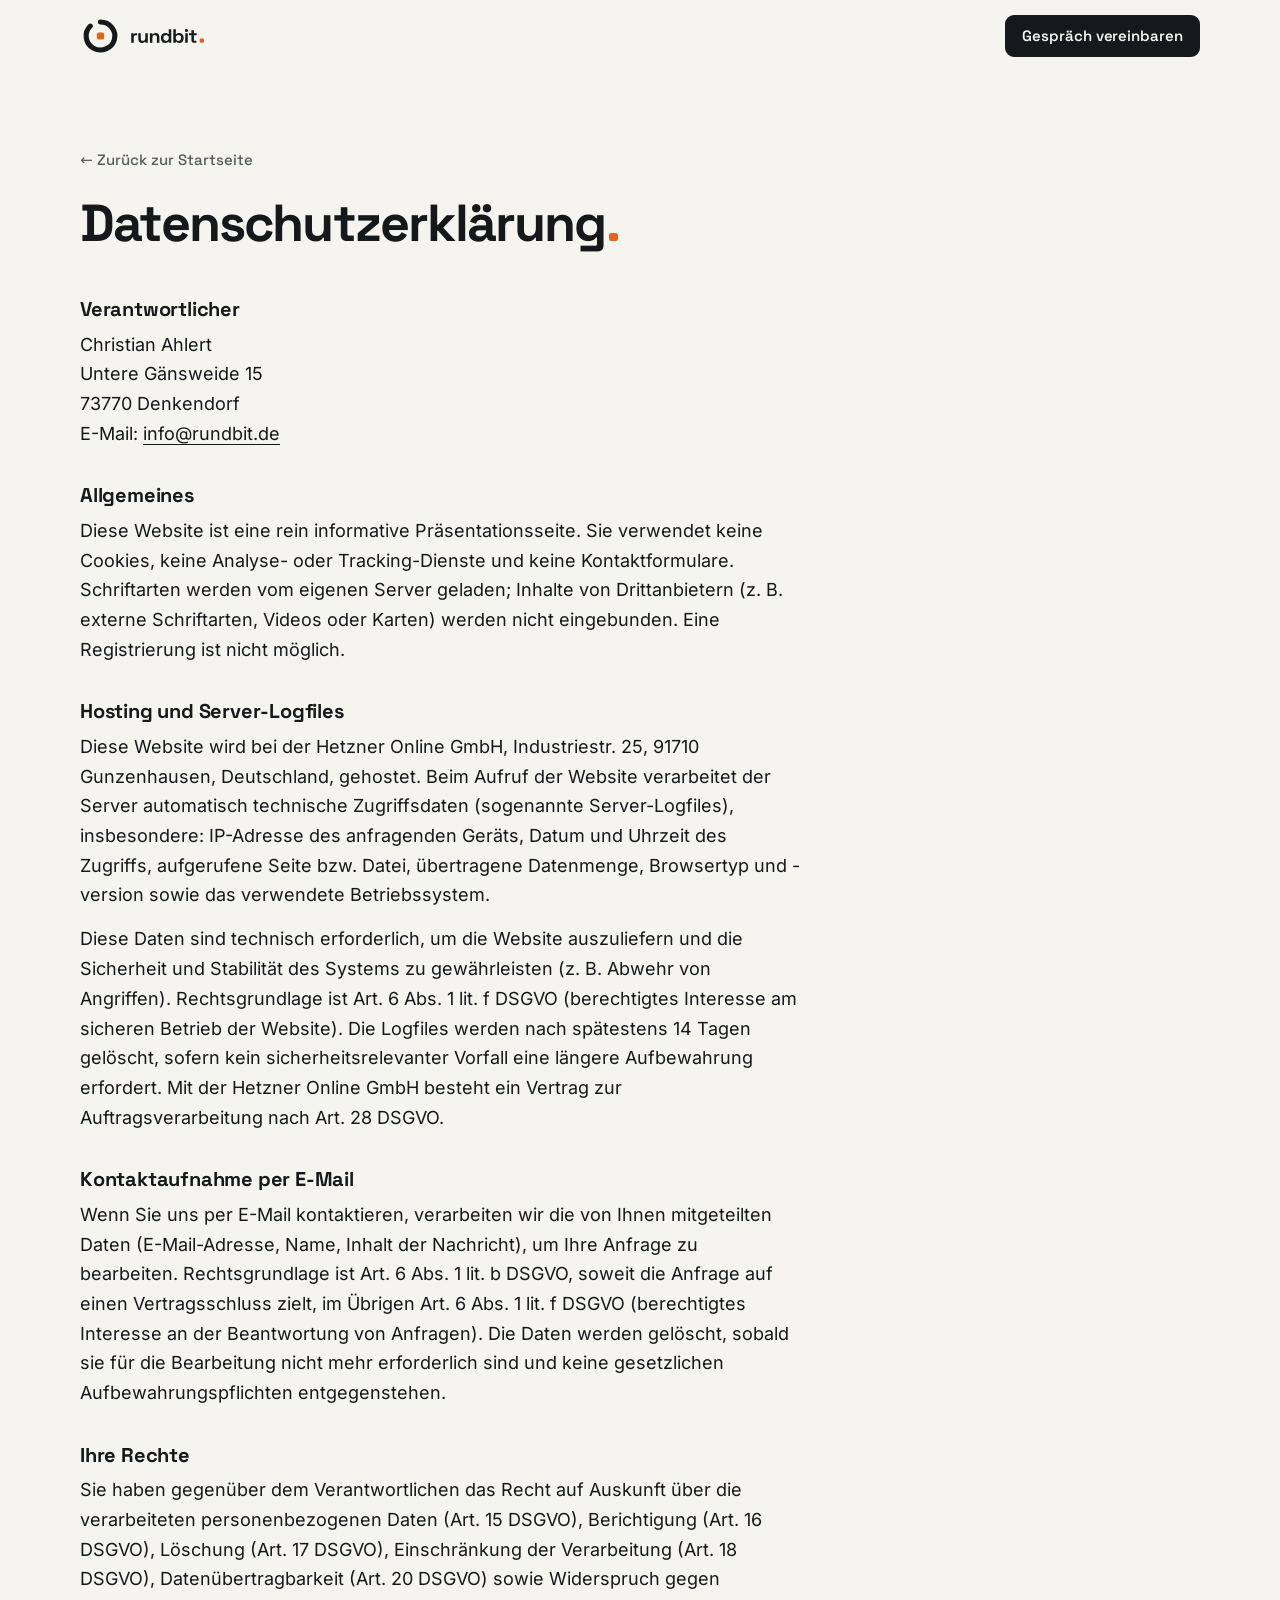
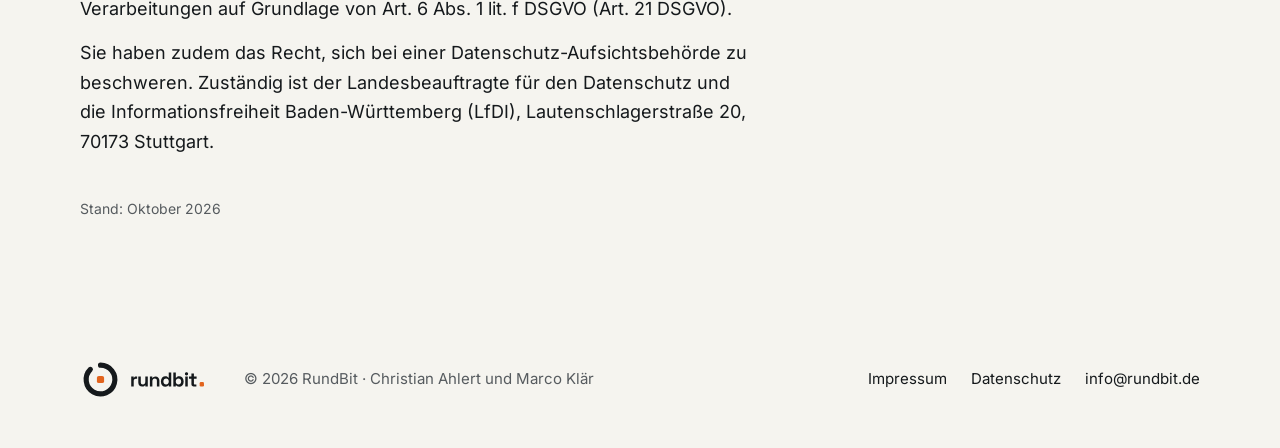
==== site/datenschutz.html @ c81e5365 "Startseite verfeinern, Impressum und Datenschutz ergänzen - Kontakt-Überschrift als Aussage, Eyebrow" ====
<!DOCTYPE html>
<html lang="de">
<head>
<meta charset="utf-8">
<meta name="viewport" content="width=device-width, initial-scale=1">
<title>Datenschutz — RundBit</title>
<meta name="description" content="Datenschutzerklärung von RundBit.">
<link rel="canonical" href="https://rundbit.de/datenschutz.html">
<meta name="theme-color" content="#15191C">
<link rel="icon" href="favicon.svg" type="image/svg+xml">
<link rel="icon" href="favicon-32.png" type="image/png" sizes="32x32">
<link rel="apple-touch-icon" href="apple-touch-icon.png">
<link rel="preload" href="fonts/space-grotesk-latin-wght-normal.woff2" as="font" type="font/woff2" crossorigin>
<link rel="preload" href="fonts/inter-latin-wght-normal.woff2" as="font" type="font/woff2" crossorigin>
<link rel="stylesheet" href="style.css">
</head>
<body>
<a class="skip-link" href="#inhalt">Zum Inhalt springen</a>

<header class="site-header" id="top">
  <div class="wrap header-inner">
    <a class="brand" href="index.html" aria-label="RundBit – zur Startseite">
      <img src="img/rundbit-logo.svg" alt="RundBit" width="124" height="41">
    </a>
    <div class="header-actions">
      <a class="btn btn-primary btn-sm" aria-label="Gespräch vereinbaren" href="mailto:info@rundbit.de?subject=Anfrage%20Erstgespr%C3%A4ch&amp;body=Hallo%2C%0D%0A%0D%0Awir%20interessieren%20uns%20f%C3%BCr%20ein%20Erstgespr%C3%A4ch.%0D%0A%0D%0AFirma%3A%0D%0AAnsprechpartner%3A%0D%0AWelcher%20Ablauf%20kostet%20Sie%20die%20meiste%20Zeit%3F%0D%0ATelefon%20(optional)%3A%0D%0A%0D%0AViele%20Gr%C3%BC%C3%9Fe"><span>Gespräch<span class="hide-xs"> vereinbaren</span></span></a>
    </div>
  </div>
</header>

<main id="inhalt" class="legal">
  <div class="wrap legal-inner">
    <p class="legal-back"><a href="index.html">← Zurück zur Startseite</a></p>
    <h1 class="mark">Datenschutzerklärung</h1>
    <h2>Verantwortlicher</h2>
    <p>Christian Ahlert<br>Untere Gänsweide 15<br>73770 Denkendorf<br>E-Mail: <a href="mailto:info@rundbit.de">info@rundbit.de</a></p>

    <h2>Allgemeines</h2>
    <p>Diese Website ist eine rein informative Präsentationsseite. Sie verwendet keine Cookies, keine Analyse- oder Tracking-Dienste und keine Kontaktformulare. Schriftarten werden vom eigenen Server geladen; Inhalte von Drittanbietern (z. B. externe Schriftarten, Videos oder Karten) werden nicht eingebunden. Eine Registrierung ist nicht möglich.</p>

    <h2>Hosting und Server-Logfiles</h2>
    <p>Diese Website wird bei der Hetzner Online GmbH, Industriestr. 25, 91710 Gunzenhausen, Deutschland, gehostet. Beim Aufruf der Website verarbeitet der Server automatisch technische Zugriffsdaten (sogenannte Server-Logfiles), insbesondere: IP-Adresse des anfragenden Geräts, Datum und Uhrzeit des Zugriffs, aufgerufene Seite bzw. Datei, übertragene Datenmenge, Browsertyp und -version sowie das verwendete Betriebssystem.</p>
    <p>Diese Daten sind technisch erforderlich, um die Website auszuliefern und die Sicherheit und Stabilität des Systems zu gewährleisten (z. B. Abwehr von Angriffen). Rechtsgrundlage ist Art. 6 Abs. 1 lit. f DSGVO (berechtigtes Interesse am sicheren Betrieb der Website). Die Logfiles werden nach spätestens 14 Tagen gelöscht, sofern kein sicherheitsrelevanter Vorfall eine längere Aufbewahrung erfordert. Mit der Hetzner Online GmbH besteht ein Vertrag zur Auftragsverarbeitung nach Art. 28 DSGVO.</p>

    <h2>Kontaktaufnahme per E-Mail</h2>
    <p>Wenn Sie uns per E-Mail kontaktieren, verarbeiten wir die von Ihnen mitgeteilten Daten (E-Mail-Adresse, Name, Inhalt der Nachricht), um Ihre Anfrage zu bearbeiten. Rechtsgrundlage ist Art. 6 Abs. 1 lit. b DSGVO, soweit die Anfrage auf einen Vertragsschluss zielt, im Übrigen Art. 6 Abs. 1 lit. f DSGVO (berechtigtes Interesse an der Beantwortung von Anfragen). Die Daten werden gelöscht, sobald sie für die Bearbeitung nicht mehr erforderlich sind und keine gesetzlichen Aufbewahrungspflichten entgegenstehen.</p>

    <h2>Ihre Rechte</h2>
    <p>Sie haben gegenüber dem Verantwortlichen das Recht auf Auskunft über die verarbeiteten personenbezogenen Daten (Art. 15 DSGVO), Berichtigung (Art. 16 DSGVO), Löschung (Art. 17 DSGVO), Einschränkung der Verarbeitung (Art. 18 DSGVO), Datenübertragbarkeit (Art. 20 DSGVO) sowie Widerspruch gegen Verarbeitungen auf Grundlage von Art. 6 Abs. 1 lit. f DSGVO (Art. 21 DSGVO).</p>
    <p>Sie haben zudem das Recht, sich bei einer Datenschutz-Aufsichtsbehörde zu beschweren. Zuständig ist der Landesbeauftragte für den Datenschutz und die Informationsfreiheit Baden-Württemberg (LfDI), Lautenschlagerstraße 20, 70173 Stuttgart.</p>

    <p class="legal-stand">Stand: Oktober 2026</p>
  </div>
</main>

<footer class="site-footer">
  <div class="wrap footer-inner">
    <img src="img/rundbit-logo.svg" alt="RundBit" width="124" height="41" loading="lazy">
    <p class="footer-copy">© 2026 RundBit · Christian Ahlert und Marco Klär</p>
    <ul class="footer-links">
      <li><a href="impressum.html">Impressum</a></li>
      <li><a href="datenschutz.html">Datenschutz</a></li>
      <li><a href="mailto:info@rundbit.de">info@rundbit.de</a></li>
    </ul>
  </div>
</footer>

<script>
(function () {
  var header = document.querySelector('.site-header');
  var onScroll = function () { header.classList.toggle('is-scrolled', window.scrollY > 4); };
  window.addEventListener('scroll', onScroll, { passive: true });
  onScroll();
})();
</script>
</body>
</html>
---- site/style.css ----
/* RundBit — style.css
   Statisch, ohne Build-Schritt. Mobil zuerst. */

/* ---------- Schriften (selbst gehostet, SIL OFL) ---------- */
@font-face {
  font-family: "Space Grotesk";
  src: url("fonts/space-grotesk-latin-wght-normal.woff2") format("woff2-variations"),
       url("fonts/space-grotesk-latin-wght-normal.woff2") format("woff2");
  font-weight: 300 700;
  font-style: normal;
  font-display: swap;
}
@font-face {
  font-family: "Inter";
  src: url("fonts/inter-latin-wght-normal.woff2") format("woff2-variations"),
       url("fonts/inter-latin-wght-normal.woff2") format("woff2");
  font-weight: 100 900;
  font-style: normal;
  font-display: swap;
}

/* ---------- Designsystem ---------- */
:root {
  --paper:   #F5F4EF;
  --paper-2: #EBE9E1;
  --card:    #FCFBF8;
  --ink:     #15191C;
  --ink-2:   #2A3136;
  --muted:   #565B5F;
  --line:    #D8D5CB;
  --accent:  #E2641E;

  /* auf dunklem Grund */
  --dark-card:  #1D2226;
  --dark-line:  #343B40;
  --dark-muted: #A8ADB0;

  --font-display: "Space Grotesk", ui-sans-serif, system-ui, sans-serif;
  --font-text: "Inter", ui-sans-serif, system-ui, -apple-system, "Segoe UI", sans-serif;

  --wrap: 1120px;
  --gutter: clamp(1rem, 4vw, 2rem);
  --section-y: clamp(4.5rem, 3rem + 6vw, 8rem);
  --radius: 14px;
  --header-h: 72px;
}

/* ---------- Basis ---------- */
*, *::before, *::after { box-sizing: border-box; }

html {
  -webkit-text-size-adjust: 100%;
  text-size-adjust: 100%;
  scroll-padding-top: calc(var(--header-h) + 8px);
}
@media (prefers-reduced-motion: no-preference) {
  html { scroll-behavior: smooth; }
}

body {
  margin: 0;
  background: var(--paper);
  color: var(--ink);
  font-family: var(--font-text);
  font-size: 1.0625rem;              /* 17 px */
  line-height: 1.65;
  font-feature-settings: "cv11", "ss01";
  -webkit-font-smoothing: antialiased;
  -moz-osx-font-smoothing: grayscale;
  overflow-x: clip;
}
@media (min-width: 960px) {
  body { font-size: 1.125rem; }      /* 18 px */
}

img, svg { display: block; max-width: 100%; }
h1, h2, h3, p, ul, ol, figure { margin: 0; }
p { text-wrap: pretty; }
ul, ol { padding: 0; list-style: none; }

a { color: inherit; text-decoration-thickness: 1px; text-underline-offset: .2em; }

:focus-visible {
  outline: 2px solid var(--accent);
  outline-offset: 3px;
  border-radius: 4px;
}

::selection { background: var(--ink); color: var(--paper); }

.wrap {
  width: 100%;
  max-width: calc(var(--wrap) + 2 * var(--gutter));
  margin-inline: auto;
  padding-inline: var(--gutter);
}

.visually-hidden {
  position: absolute !important;
  width: 1px; height: 1px;
  padding: 0; margin: -1px;
  overflow: hidden;
  clip: rect(0 0 0 0);
  white-space: nowrap;
  border: 0;
}

.skip-link {
  position: absolute;
  left: 1rem; top: -100px;
  z-index: 100;
  padding: .75rem 1rem;
  background: var(--ink);
  color: var(--paper);
  font-family: var(--font-display);
  font-weight: 600;
  border-radius: 8px;
  text-decoration: none;
}
.skip-link:focus { top: 1rem; }

/* ---------- Typografie ---------- */
h1, h2, h3 {
  font-family: var(--font-display);
  font-weight: 700;
  color: inherit;
  text-wrap: balance;
}
h1 {
  font-size: clamp(2.5rem, 1.55rem + 4.1vw, 4rem);     /* 40 → 64 px */
  line-height: 1.02;
  letter-spacing: -0.035em;
}
h2 {
  font-size: clamp(1.875rem, 1.45rem + 1.6vw, 2.75rem); /* 30 → 44 px */
  line-height: 1.1;
  letter-spacing: -0.025em;
}
h3 {
  font-size: 1.25rem;
  line-height: 1.3;
  letter-spacing: -0.01em;
  font-weight: 600;
}

/* Markenzeichen: H1/H2 enden mit orangem, abgerundetem Quadrat statt Punkt */
.mark::after {
  content: "";
  display: inline-block;
  width: .16em;
  height: .16em;
  margin-left: .07em;
  border-radius: .045em;
  background: var(--accent);
  vertical-align: baseline;
}

.eyebrow {
  font-family: var(--font-display);
  font-size: .8125rem;
  font-weight: 600;
  letter-spacing: .09em;
  text-transform: uppercase;
  color: var(--muted);
  margin-bottom: 1rem;
  display: flex;
  align-items: flex-start;
  gap: .6rem;
}
.eyebrow::before {
  content: "";
  width: 1.5rem;
  height: 2px;
  margin-top: calc(.825em - 1px);   /* Mitte der ersten Zeile, auch bei Umbruch */
  background: var(--accent);
  flex: none;
}

.lead {
  font-size: 1.125rem;
  line-height: 1.6;
  color: var(--muted);
  max-width: 38rem;
}
@media (min-width: 960px) {
  .lead { font-size: 1.25rem; }
}

/* ---------- Buttons ---------- */
.btn {
  display: inline-flex;
  align-items: center;
  justify-content: center;
  min-height: 48px;
  padding: .75rem 1.375rem;
  border: 2px solid var(--ink);
  border-radius: 10px;
  font-family: var(--font-display);
  font-size: 1rem;
  font-weight: 600;
  line-height: 1.2;
  letter-spacing: -0.005em;
  text-decoration: none;
  white-space: nowrap;
  transition: background-color .15s ease, color .15s ease, border-color .15s ease;
}
.btn-primary { background: var(--ink); color: var(--paper); }
.btn-primary:hover { background: var(--ink-2); border-color: var(--ink-2); }
.btn-secondary { background: transparent; color: var(--ink); }
.btn-secondary:hover { background: var(--ink); color: var(--paper); }
.btn-light { background: var(--paper); color: var(--ink); border-color: var(--paper); }
.btn-light:hover { background: #fff; border-color: #fff; }
.btn-sm { min-height: 42px; padding: .5rem .95rem; font-size: .9375rem; border-radius: 9px; }

.btn-row { display: flex; flex-wrap: wrap; gap: .75rem; margin-top: 2rem; }

/* ---------- Header ---------- */
.site-header {
  position: sticky;
  top: 0;
  z-index: 50;
  background: var(--paper);
  border-bottom: 1px solid transparent;
  transition: border-color .2s ease;
}
.site-header.is-scrolled { border-bottom-color: var(--line); }

.header-inner {
  display: flex;
  align-items: center;
  justify-content: space-between;
  min-height: var(--header-h);
  gap: 1.25rem;                       /* ≥ halbe Bildmarkenhöhe Schutzraum */
}
.brand { display: block; flex: none; padding-block: 15px; }
.brand img { width: 124px; height: auto; }   /* Mindestbreite Quer-Logo 120 px */

.nav-desktop { display: none; }

.header-actions { display: flex; align-items: center; gap: .5rem; }

.nav-mobile { position: static; }
.nav-mobile summary {
  list-style: none;
  display: grid;
  place-items: center;
  width: 44px;
  height: 44px;
  border-radius: 9px;
  cursor: pointer;
  color: var(--ink);
}
.nav-mobile summary::-webkit-details-marker { display: none; }
.nav-mobile summary:hover { background: var(--paper-2); }
.nav-mobile .icon-close { display: none; }
.nav-mobile[open] .icon-close { display: block; }
.nav-mobile[open] .icon-menu { display: none; }
.nav-mobile nav {
  position: absolute;
  left: 0; right: 0; top: 100%;
  background: var(--paper);
  border-top: 1px solid var(--line);
  border-bottom: 1px solid var(--line);
  padding: .5rem var(--gutter) 1rem;
}
.nav-mobile a {
  display: block;
  padding: .85rem 0;
  font-family: var(--font-display);
  font-size: 1.125rem;
  font-weight: 600;
  text-decoration: none;
  border-bottom: 1px solid var(--line);
}
.nav-mobile li:last-child a { border-bottom: 0; }

@media (max-width: 419px) {
  .hide-xs { display: none; }
}

@media (min-width: 960px) {
  .nav-mobile { display: none; }
  .nav-desktop { display: block; margin-left: auto; }
  .nav-desktop ul { display: flex; gap: .25rem; }
  .nav-desktop a {
    display: block;
    padding: .5rem .8rem;
    font-family: var(--font-display);
    font-size: 1rem;
    font-weight: 500;
    text-decoration: none;
    border-radius: 8px;
  }
  .nav-desktop a:hover { background: var(--paper-2); }
  .header-actions { margin-left: .75rem; }
}

/* ---------- Abschnitte ---------- */
.section { padding-block: var(--section-y); position: relative; }
.section.alt { background: var(--paper-2); }
.section.dark { background: var(--ink); color: var(--paper); }
.section.dark .eyebrow,
.section.dark .lead { color: var(--dark-muted); }

.section-head { max-width: 46rem; margin-bottom: clamp(2.5rem, 2rem + 2vw, 3.5rem); }
.section-head h2 + .lead { margin-top: 1.25rem; }

/* Aufzählung mit orangen Quadraten */
.trust li,
.facts li {
  display: flex;
  align-items: center;
  gap: .55rem;
}
.trust li::before,
.facts li::before {
  content: "";
  width: .45em;
  height: .45em;
  border-radius: .1em;
  background: var(--accent);
  flex: none;
}

/* ---------- Hero ---------- */
.hero {
  position: relative;
  overflow: hidden;
  padding-block: clamp(2.5rem, 1.5rem + 5vw, 6.5rem) clamp(4rem, 3rem + 5vw, 7.5rem);
}
.hero-ring {
  position: absolute;
  width: clamp(520px, 62vw, 940px);
  right: clamp(-420px, -24vw, -200px);
  top: clamp(-40px, 2vw, 40px);
  color: var(--ink);
  opacity: .045;
  pointer-events: none;
}
@media (max-width: 767px) {
  .hero-ring { display: none; }   /* mobil nicht hinter der H1 */
}
.hero-grid {
  position: relative;
  display: grid;
  gap: 3rem;
}
.hero h1 { margin-top: .25rem; }
.hero .lead { margin-top: 1.5rem; }

.trust {
  margin-top: 1.75rem;
  display: flex;
  flex-wrap: wrap;
  gap: .5rem 1.4rem;
  font-size: .9375rem;
  color: var(--muted);
}
@media (min-width: 1024px) {
  .trust { flex-wrap: nowrap; gap: 1.1rem; white-space: nowrap; }
}

@media (min-width: 960px) {
  .hero-grid {
    grid-template-columns: minmax(0, 7fr) minmax(0, 5fr);
    align-items: center;
    gap: 4rem;
  }
}

/* Ablauf-Karte */
.flow {
  background: var(--card);
  border: 1px solid var(--line);
  border-radius: var(--radius);
  box-shadow: 0 1px 0 rgba(21, 25, 28, .04), 0 24px 48px -28px rgba(21, 25, 28, .28);
  max-width: 30rem;
  font-size: 1rem;
}
.flow-head {
  display: flex;
  flex-wrap: wrap;
  align-items: baseline;
  justify-content: space-between;
  gap: .25rem 1rem;
  padding: 1.1rem 1.35rem;
  border-bottom: 1px solid var(--line);
}
.flow-title { font-family: var(--font-display); font-weight: 600; font-size: 1.0625rem; line-height: 1.35; }
.flow-kicker { color: var(--ink); }
.flow-sep { color: var(--muted); margin-inline: .1em; }
.flow-time {
  font-size: .875rem;
  color: var(--muted);
  font-variant-numeric: tabular-nums;
  white-space: nowrap;
}

.flow-steps { padding: 1.1rem 1.35rem .6rem; }
.flow-step {
  position: relative;
  display: grid;
  grid-template-columns: 24px 1fr;
  gap: .85rem;
  align-items: start;
  padding-bottom: 1.05rem;
  line-height: 1.45;
}
/* Verbindungslinie zwischen den Status-Symbolen */
.flow-step:not(:last-child)::before {
  content: "";
  position: absolute;
  left: 11.25px;
  top: 28px;
  bottom: 4px;
  width: 1.5px;
  background: var(--line);
}
.flow-ico { width: 24px; height: 24px; margin-top: -1px; }
.flow-step.is-done .flow-ico { color: var(--ink); }
.flow-step.is-open .flow-ico { color: var(--accent); }
.flow-step.is-open { font-weight: 600; }
.flow-wait { font-weight: 400; color: var(--muted); }

.flow-foot {
  padding: .9rem 1.35rem;
  border-top: 1px solid var(--line);
  background: var(--paper);
  border-radius: 0 0 var(--radius) var(--radius);
  font-size: .875rem;
  color: var(--muted);
}
/* schmal: beide Teile untereinander, ohne Mittelpunkt */
@media (max-width: 479px) {
  .flow-foot span:not(.flow-foot-sep) { display: block; }
  .flow-foot-sep { display: none; }
}

@media (min-width: 960px) {
  .flow { margin-left: auto; }
}

/* ---------- Leistungen ---------- */
.cards { display: grid; gap: 1rem; }
@media (min-width: 720px) {
  .cards { grid-template-columns: repeat(2, minmax(0, 1fr)); gap: 1.25rem; }
}
.card {
  background: var(--card);
  border: 1px solid var(--line);
  border-radius: var(--radius);
  padding: clamp(1.5rem, 1.2rem + 1vw, 2rem);
}
.card-ico {
  width: 44px;
  height: 44px;
  color: var(--ink);
  margin-bottom: 1.25rem;
}
.card-ico .acc { fill: var(--accent); }
.card-ico .acc-stroke { stroke: var(--accent); }
.card h3 { margin-bottom: .5rem; }
.card p { color: var(--muted); }

.note {
  margin-top: clamp(2rem, 1.5rem + 2vw, 3rem);
  padding-left: 1rem;
  border-left: 2px solid var(--accent);
  font-family: var(--font-display);
  font-size: 1.125rem;
  font-weight: 500;
  line-height: 1.5;
  max-width: 44rem;
}

/* ---------- Vorgehen ---------- */
.steps { display: grid; gap: 2.25rem; }
.step {
  position: relative;
  display: grid;
  grid-template-columns: 4.75rem minmax(0, 1fr);
  column-gap: .75rem;
  align-content: start;
}
.step-num {
  grid-row: span 2;
  display: flex;
  align-items: center;
  gap: .45rem;
  align-self: start;
  font-family: var(--font-display);
  font-size: 2.25rem;
  font-weight: 700;
  line-height: 1;
  letter-spacing: -0.03em;
  font-variant-numeric: tabular-nums;
  color: var(--ink);
}
.step-num .sq {
  width: .3em;
  height: .3em;
  border-radius: .07em;
  background: var(--accent);
  flex: none;
}
.step h3 { margin-top: .2rem; margin-bottom: .4rem; }
.step p:not(.step-num) { color: var(--muted); grid-column: 2; }

/* vertikale Verbindungslinie (mobil) */
.step:not(:last-child)::before {
  content: "";
  position: absolute;
  left: .3rem;
  top: 3.25rem;
  bottom: -1.75rem;
  width: 2px;
  background: var(--line);
}

@media (min-width: 900px) {
  .steps { grid-template-columns: repeat(3, minmax(0, 1fr)); gap: 2.5rem; }
  .step { display: block; }
  .step-num { font-size: 3.5rem; margin-bottom: 1.5rem; }
  .step-num { position: relative; z-index: 1; background: var(--paper); padding-right: 1rem; width: max-content; }
  .step h3 { margin-top: 0; }
  /* horizontale Verbindungslinie */
  .step:not(:last-child)::before {
    left: 0;
    right: -2.5rem;
    top: 1.75rem;
    bottom: auto;
    width: auto;
    height: 2px;
  }
}

/* ---------- Projekte (dunkel) ---------- */
.project {
  position: relative;
  overflow: hidden;
  background: var(--dark-card);
  border: 1px solid var(--dark-line);
  border-radius: calc(var(--radius) + 4px);
  padding: clamp(1.75rem, 1rem + 3.5vw, 3.75rem);
}
.project-body { position: relative; max-width: 40rem; }
.project-title {
  font-size: clamp(2rem, 1.5rem + 2vw, 3rem);
  font-weight: 700;
  letter-spacing: .04em;
  line-height: 1;
}
.project-sub {
  margin-top: .85rem;
  font-family: var(--font-display);
  font-size: 1.1875rem;
  font-weight: 500;
  line-height: 1.4;
  color: var(--paper);
}
.project-text { margin-top: 1.1rem; color: var(--dark-muted); }
.facts {
  margin-top: 2rem;
  padding-top: 1.5rem;
  border-top: 1px solid var(--dark-line);
  display: flex;
  flex-wrap: wrap;
  gap: .6rem 1.75rem;
  font-family: var(--font-display);
  font-weight: 500;
  font-variant-numeric: tabular-nums;
}
/* Desktop: Fakten als eigene Spalte rechts, damit die Karte nicht halb leer ist */
@media (min-width: 900px) {
  .project-body {
    max-width: none;
    display: grid;
    grid-template-columns: minmax(0, 1.65fr) minmax(0, 1fr);
    column-gap: clamp(2.5rem, 1rem + 4vw, 5rem);
  }
  .project-body > :not(.facts) { grid-column: 1; }
  .facts {
    grid-column: 2;
    grid-row: 1 / span 3;
    align-self: center;
    flex-direction: column;
    gap: 1.1rem;
    margin-top: 0;
    padding: .5rem 0 .5rem clamp(1.75rem, 1rem + 2vw, 2.5rem);
    border-top: 0;
    border-left: 1px solid var(--dark-line);
    font-size: 1.1875rem;
  }
}
.more { margin-top: 1.5rem; font-size: .9375rem; color: var(--dark-muted); }

/* ---------- Über uns ---------- */
.about-text { max-width: 40rem; }
.about-text p + p { margin-top: 1.1rem; }
.about-text p:first-child { font-size: 1.1875rem; line-height: 1.6; }
@media (min-width: 960px) {
  .about {
    display: grid;
    grid-template-columns: minmax(0, 5fr) minmax(0, 6fr);
    gap: 4rem;
    align-items: start;
  }
  .about .section-head { margin-bottom: 0; }
  .about-text { padding-top: 2.4rem; }
  .about-text p:first-child { font-size: 1.3125rem; }
}

/* ---------- FAQ ---------- */
.faq { max-width: 50rem; border-top: 1px solid var(--line); }
.faq details { border-bottom: 1px solid var(--line); }
.faq summary {
  list-style: none;
  cursor: pointer;
  display: flex;
  align-items: center;
  justify-content: space-between;
  gap: 1rem;
  padding: 1.25rem 0;
  font-family: var(--font-display);
  font-size: 1.1875rem;
  font-weight: 600;
  line-height: 1.35;
}
.faq summary::-webkit-details-marker { display: none; }
.faq summary::after {
  content: "";
  flex: none;
  width: 14px;
  height: 14px;
  background:
    linear-gradient(var(--ink), var(--ink)) center / 14px 2px no-repeat,
    linear-gradient(var(--ink), var(--ink)) center / 2px 14px no-repeat;
  transition: transform .2s ease;
}
.faq details[open] summary::after {
  background: linear-gradient(var(--ink), var(--ink)) center / 14px 2px no-repeat;
}
.faq summary:hover { text-decoration: underline; text-decoration-thickness: 1px; text-underline-offset: .2em; }
.faq details p { padding: 0 2.5rem 1.5rem 0; color: var(--muted); max-width: 42rem; }
@media (min-width: 960px) {
  .faq-wrap {
    display: grid;
    grid-template-columns: minmax(0, 5fr) minmax(0, 6fr);
    gap: 4rem;
    align-items: start;
  }
  .faq-wrap .section-head { margin-bottom: 0; }
}

/* ---------- Kontakt ---------- */
.contact { overflow: hidden; }
.contact-ring {
  position: absolute;
  width: clamp(360px, 46vw, 640px);
  right: clamp(-300px, -16vw, -140px);
  top: 50%;
  transform: translateY(-50%);
  color: var(--paper);
  opacity: .05;
  pointer-events: none;
}
.contact-inner { position: relative; }
.contact h2 { max-width: 22ch; }
.contact .lead { margin-top: 1.25rem; }
.contact-actions {
  margin-top: 2rem;
  display: flex;
  flex-direction: column;
  align-items: flex-start;
  gap: 1rem;
}
.mail-link {
  font-family: var(--font-display);
  font-size: 1.0625rem;
  font-weight: 500;
  color: var(--paper);
}
.mail-link:hover { text-decoration-thickness: 2px; }

/* ---------- Footer ---------- */
.site-footer { padding-block: 2.5rem 3rem; }
.footer-inner {
  display: grid;
  gap: 1.5rem;
  font-size: .9375rem;
  color: var(--muted);
}
.footer-inner img { width: 124px; height: auto; }
.footer-links { display: flex; flex-wrap: wrap; gap: .5rem 1.5rem; }
.footer-links a { color: var(--ink); text-decoration: none; }
.footer-links a:hover { text-decoration: underline; }
@media (min-width: 900px) {
  .footer-inner {
    grid-template-columns: auto 1fr auto;
    align-items: center;
    gap: 2.5rem;
  }
}

/* ---------- Bewegung (nur mit JS und ohne reduzierte Bewegung) ---------- */
@media (prefers-reduced-motion: no-preference) {
  .motion .reveal {
    opacity: 0;
    transform: translateY(14px);
    transition: opacity .6s ease, transform .6s ease;
  }
  .motion .reveal.is-in { opacity: 1; transform: none; }

  .motion .flow-step.is-done .flow-ico {
    animation: check-in .45s cubic-bezier(.2, .8, .3, 1.2) both;
    animation-delay: calc(.35s + var(--i) * .45s);
  }
  @keyframes check-in {
    from { opacity: 0; transform: scale(.5); }
    to   { opacity: 1; transform: none; }
  }
}

/* ---------- Rechtliche Seiten ---------- */
.legal { padding-block: clamp(2.5rem, 1.5rem + 4vw, 5rem) clamp(4rem, 3rem + 4vw, 6.5rem); }
.legal-inner > * { max-width: 45rem; }
.legal-back { margin-bottom: 1.5rem; font-family: var(--font-display); font-weight: 500; font-size: .9375rem; }
.legal-back a { text-decoration: none; color: var(--muted); }
.legal-back a:hover { color: var(--ink); text-decoration: underline; }
.legal h1 { font-size: clamp(1.875rem, 1.3rem + 2.6vw, 3.25rem); hyphens: auto; margin-bottom: clamp(2rem, 1.5rem + 2vw, 3rem); }
.legal h2 {
  font-size: 1.25rem;
  letter-spacing: -0.01em;
  margin-top: 2.25rem;
  margin-bottom: .6rem;
}
.legal p { color: var(--ink); }
.legal p + p { margin-top: .9rem; }
.legal-stand { margin-top: 2.5rem !important; font-size: .875rem; color: var(--muted) !important; }
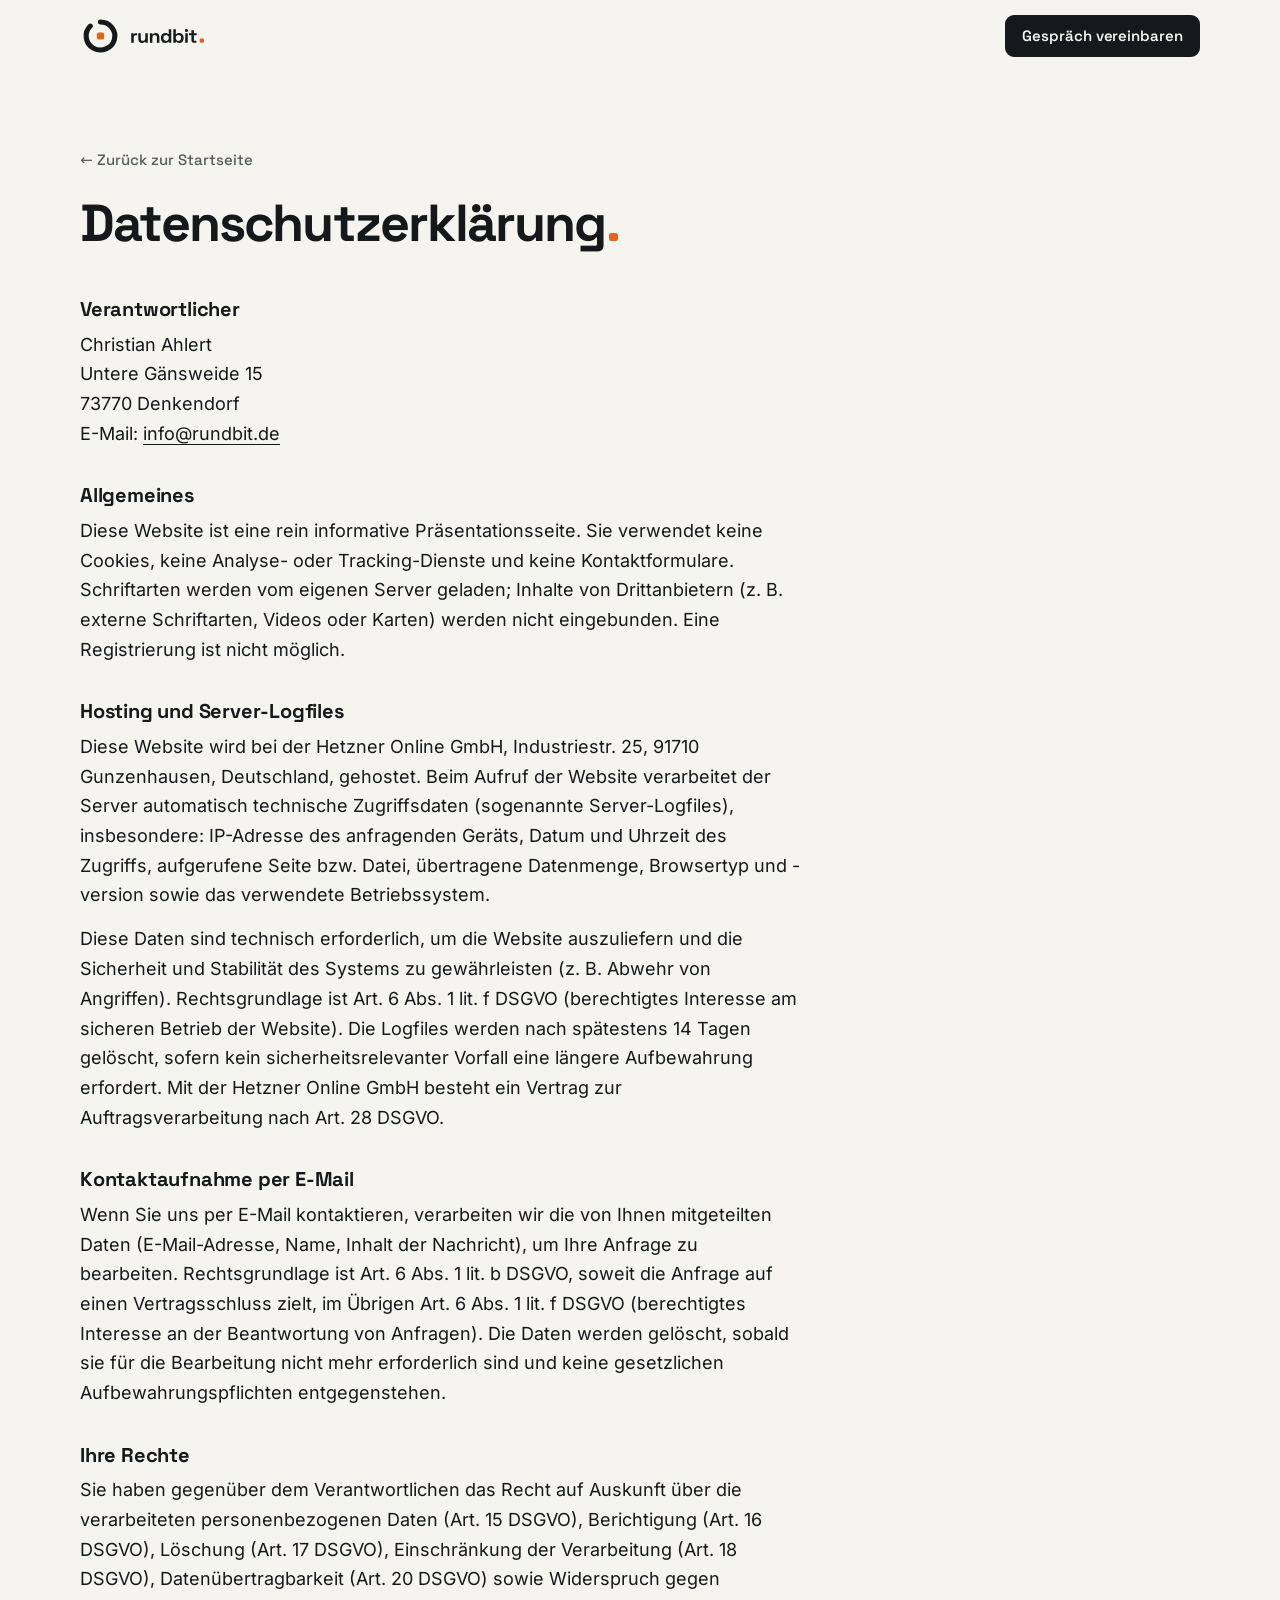
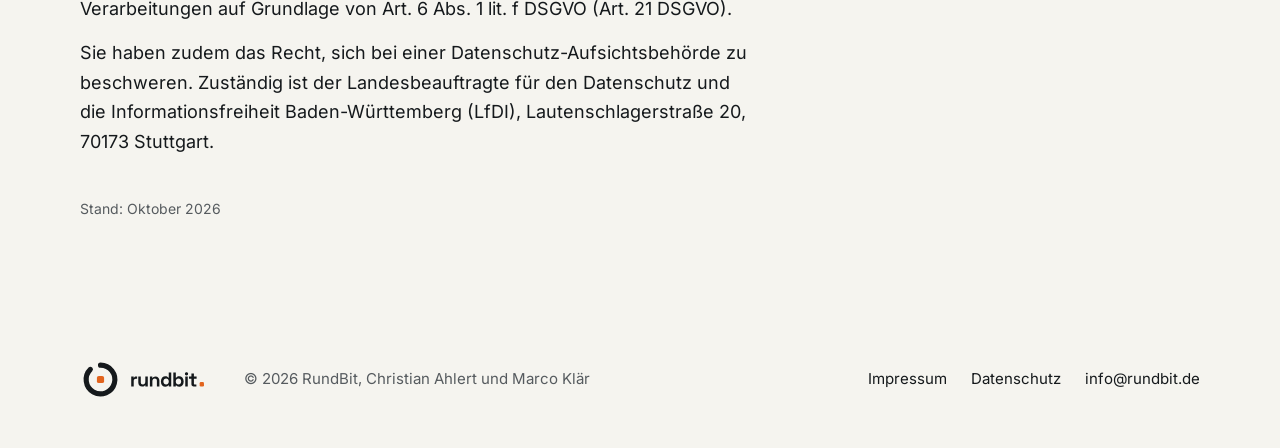
==== commit b30473ac: "Design schärfen: Logo-Ring als Signatur - Hero: Überschrift über volle Breite, Ablauf mit Ring als F" ====
--- a/site/datenschutz.html
+++ b/site/datenschutz.html
@@ -56,7 +56,7 @@
 <footer class="site-footer">
   <div class="wrap footer-inner">
     <img src="img/rundbit-logo.svg" alt="RundBit" width="124" height="41" loading="lazy">
-    <p class="footer-copy">© 2026 RundBit · Christian Ahlert und Marco Klär</p>
+    <p class="footer-copy">© 2026 RundBit, Christian Ahlert und Marco Klär</p>
     <ul class="footer-links">
       <li><a href="impressum.html">Impressum</a></li>
       <li><a href="datenschutz.html">Datenschutz</a></li>
--- a/site/style.css
+++ b/site/style.css
@@ -1,5 +1,8 @@
 /* RundBit — style.css
-   Statisch, ohne Build-Schritt. Mobil zuerst. */
+   Statisch, ohne Build-Schritt. Mobil zuerst.
+   Gestaltungsidee: Der offene Ring aus dem Logo ist das einzige laute Element.
+   Er zeigt Fortschritt — im Hero läuft ein Ablauf durch, bis der Ring geschlossen
+   ist und das Quadrat erscheint. Alles andere bleibt ruhig. */
 
 /* ---------- Schriften (selbst gehostet, SIL OFL) ---------- */
 @font-face {
@@ -21,16 +24,14 @@
 
 /* ---------- Designsystem ---------- */
 :root {
-  --paper:   #F5F4EF;
+  --paper:   #F5F4EF;   /* Markenfarbe Papier */
   --paper-2: #EBE9E1;
-  --card:    #FCFBF8;
-  --ink:     #15191C;
+  --ink:     #15191C;   /* Markenfarbe Tinte */
   --ink-2:   #2A3136;
   --muted:   #565B5F;
   --line:    #D8D5CB;
-  --accent:  #E2641E;
-
-  /* auf dunklem Grund */
+  --accent:  #E2641E;   /* Markenfarbe Akzent — nie als Textfarbe */
+
   --dark-card:  #1D2226;
   --dark-line:  #343B40;
   --dark-muted: #A8ADB0;
@@ -62,7 +63,7 @@
   background: var(--paper);
   color: var(--ink);
   font-family: var(--font-text);
-  font-size: 1.0625rem;              /* 17 px */
+  font-size: 1.0625rem;
   line-height: 1.65;
   font-feature-settings: "cv11", "ss01";
   -webkit-font-smoothing: antialiased;
@@ -70,7 +71,7 @@
   overflow-x: clip;
 }
 @media (min-width: 960px) {
-  body { font-size: 1.125rem; }      /* 18 px */
+  body { font-size: 1.125rem; }
 }
 
 img, svg { display: block; max-width: 100%; }
@@ -127,12 +128,12 @@
   text-wrap: balance;
 }
 h1 {
-  font-size: clamp(2.5rem, 1.55rem + 4.1vw, 4rem);     /* 40 → 64 px */
+  font-size: clamp(2.5rem, 1.55rem + 4.1vw, 4rem);
   line-height: 1.02;
   letter-spacing: -0.035em;
 }
 h2 {
-  font-size: clamp(1.875rem, 1.45rem + 1.6vw, 2.75rem); /* 30 → 44 px */
+  font-size: clamp(1.875rem, 1.45rem + 1.6vw, 2.75rem);
   line-height: 1.1;
   letter-spacing: -0.025em;
 }
@@ -155,27 +156,6 @@
   vertical-align: baseline;
 }
 
-.eyebrow {
-  font-family: var(--font-display);
-  font-size: .8125rem;
-  font-weight: 600;
-  letter-spacing: .09em;
-  text-transform: uppercase;
-  color: var(--muted);
-  margin-bottom: 1rem;
-  display: flex;
-  align-items: flex-start;
-  gap: .6rem;
-}
-.eyebrow::before {
-  content: "";
-  width: 1.5rem;
-  height: 2px;
-  margin-top: calc(.825em - 1px);   /* Mitte der ersten Zeile, auch bei Umbruch */
-  background: var(--accent);
-  flex: none;
-}
-
 .lead {
   font-size: 1.125rem;
   line-height: 1.6;
@@ -208,8 +188,6 @@
 .btn-primary:hover { background: var(--ink-2); border-color: var(--ink-2); }
 .btn-secondary { background: transparent; color: var(--ink); }
 .btn-secondary:hover { background: var(--ink); color: var(--paper); }
-.btn-light { background: var(--paper); color: var(--ink); border-color: var(--paper); }
-.btn-light:hover { background: #fff; border-color: #fff; }
 .btn-sm { min-height: 42px; padding: .5rem .95rem; font-size: .9375rem; border-radius: 9px; }
 
 .btn-row { display: flex; flex-wrap: wrap; gap: .75rem; margin-top: 2rem; }
@@ -230,13 +208,12 @@
   align-items: center;
   justify-content: space-between;
   min-height: var(--header-h);
-  gap: 1.25rem;                       /* ≥ halbe Bildmarkenhöhe Schutzraum */
+  gap: 1.25rem;
 }
 .brand { display: block; flex: none; padding-block: 15px; }
 .brand img { width: 124px; height: auto; }   /* Mindestbreite Quer-Logo 120 px */
 
 .nav-desktop { display: none; }
-
 .header-actions { display: flex; align-items: center; gap: .5rem; }
 
 .nav-mobile { position: static; }
@@ -299,251 +276,233 @@
 .section { padding-block: var(--section-y); position: relative; }
 .section.alt { background: var(--paper-2); }
 .section.dark { background: var(--ink); color: var(--paper); }
-.section.dark .eyebrow,
 .section.dark .lead { color: var(--dark-muted); }
 
 .section-head { max-width: 46rem; margin-bottom: clamp(2.5rem, 2rem + 2vw, 3.5rem); }
 .section-head h2 + .lead { margin-top: 1.25rem; }
 
-/* Aufzählung mit orangen Quadraten */
-.trust li,
-.facts li {
-  display: flex;
-  align-items: center;
-  gap: .55rem;
-}
-.trust li::before,
-.facts li::before {
-  content: "";
-  width: .45em;
-  height: .45em;
-  border-radius: .1em;
-  background: var(--accent);
-  flex: none;
-}
-
 /* ---------- Hero ---------- */
-.hero {
-  position: relative;
-  overflow: hidden;
-  padding-block: clamp(2.5rem, 1.5rem + 5vw, 6.5rem) clamp(4rem, 3rem + 5vw, 7.5rem);
-}
-.hero-ring {
-  position: absolute;
-  width: clamp(520px, 62vw, 940px);
-  right: clamp(-420px, -24vw, -200px);
-  top: clamp(-40px, 2vw, 40px);
-  color: var(--ink);
-  opacity: .045;
-  pointer-events: none;
-}
-@media (max-width: 767px) {
-  .hero-ring { display: none; }   /* mobil nicht hinter der H1 */
-}
+.hero { padding-block: clamp(2.5rem, 1.5rem + 5vw, 6rem) clamp(4rem, 3rem + 5vw, 7rem); }
+
+/* Die Überschrift ist das Bild: groß, über die volle Breite */
+.hero-title {
+  font-size: clamp(2.75rem, 1.1rem + 6.2vw, 5.75rem);
+  line-height: .98;
+  letter-spacing: -0.045em;
+  max-width: 18ch;
+}
+
 .hero-grid {
-  position: relative;
   display: grid;
   gap: 3rem;
-}
-.hero h1 { margin-top: .25rem; }
-.hero .lead { margin-top: 1.5rem; }
-
-.trust {
-  margin-top: 1.75rem;
-  display: flex;
-  flex-wrap: wrap;
-  gap: .5rem 1.4rem;
+  margin-top: clamp(2rem, 1.25rem + 2.5vw, 3.5rem);
+}
+.hero .lead { color: var(--ink); }
+.hero-note {
+  margin-top: 1.5rem;
   font-size: .9375rem;
   color: var(--muted);
-}
-@media (min-width: 1024px) {
-  .trust { flex-wrap: nowrap; gap: 1.1rem; white-space: nowrap; }
+  max-width: 34rem;
 }
 
 @media (min-width: 960px) {
   .hero-grid {
-    grid-template-columns: minmax(0, 7fr) minmax(0, 5fr);
-    align-items: center;
+    grid-template-columns: minmax(0, 1fr) minmax(0, 1fr);
     gap: 4rem;
-  }
-}
-
-/* Ablauf-Karte */
-.flow {
-  background: var(--card);
-  border: 1px solid var(--line);
-  border-radius: var(--radius);
-  box-shadow: 0 1px 0 rgba(21, 25, 28, .04), 0 24px 48px -28px rgba(21, 25, 28, .28);
-  max-width: 30rem;
+    align-items: start;
+  }
+}
+
+/* Der Ablauf im Hero: Ring als Fortschritt */
+.run {
+  display: grid;
+  grid-template-columns: clamp(104px, 28vw, 224px) minmax(0, 1fr);
+  gap: clamp(1.25rem, .75rem + 2vw, 2.25rem);
+  align-items: start;
+}
+.run-ring svg { width: 100%; height: auto; overflow: visible; }
+.run-track, .run-arc {
+  fill: none;
+  stroke-width: 15;
+  stroke-linecap: round;
+}
+.run-track { stroke: var(--line); }
+.run-arc   { stroke: var(--ink); stroke-dasharray: 100 100; stroke-dashoffset: 0; }
+.run-square { fill: var(--accent); transform-origin: 60px 60px; }
+
+.run-title {
+  font-family: var(--font-display);
+  font-weight: 600;
+  font-size: 1.0625rem;
+  line-height: 1.35;
+  padding-bottom: .9rem;
+  margin-bottom: .9rem;
+  border-bottom: 1px solid var(--line);
+}
+.run-steps li {
+  position: relative;
+  padding-left: 1.6rem;
   font-size: 1rem;
-}
-.flow-head {
-  display: flex;
-  flex-wrap: wrap;
-  align-items: baseline;
-  justify-content: space-between;
-  gap: .25rem 1rem;
-  padding: 1.1rem 1.35rem;
-  border-bottom: 1px solid var(--line);
-}
-.flow-title { font-family: var(--font-display); font-weight: 600; font-size: 1.0625rem; line-height: 1.35; }
-.flow-kicker { color: var(--ink); }
-.flow-sep { color: var(--muted); margin-inline: .1em; }
-.flow-time {
+  line-height: 1.45;
+}
+.run-steps li + li { margin-top: .7rem; }
+/* Marker: erledigt = Tinte, Freigabe = Akzent */
+.run-steps li::before {
+  content: "";
+  position: absolute;
+  left: 0;
+  top: .38em;
+  width: .7em;
+  height: .7em;
+  border-radius: .18em;
+  background: var(--ink);
+  border: 2px solid var(--ink);
+}
+.run-steps .run-final { font-weight: 600; }
+.run-steps .run-final::before { background: var(--accent); border-color: var(--accent); }
+
+.run-caption {
+  grid-column: 1 / -1;
   font-size: .875rem;
   color: var(--muted);
-  font-variant-numeric: tabular-nums;
-  white-space: nowrap;
-}
-
-.flow-steps { padding: 1.1rem 1.35rem .6rem; }
-.flow-step {
-  position: relative;
+  max-width: 34rem;
+}
+
+@media (min-width: 960px) {
+  .run { padding-top: .35rem; }
+}
+
+/* Einmalige Sequenz, sobald der Ablauf sichtbar wird: Schritt für Schritt schließt
+   sich der Ring, bei der Freigabe erscheint das Quadrat. Ohne JS oder mit
+   reduzierter Bewegung bleibt einfach der Endzustand stehen. */
+@media (prefers-reduced-motion: no-preference) {
+  .anim .run .run-arc { stroke-dashoffset: 100; }
+  .anim .run .run-square { transform: scale(0); }
+  .anim .run .run-steps li { opacity: .3; }
+  .anim .run .run-steps li::before { background: transparent; border-color: var(--line); }
+
+  .anim .run.is-playing .run-arc { animation: ring-close 3.8s ease-in-out .3s both; }
+  .anim .run.is-playing .run-square { animation: square-in .5s cubic-bezier(.2, .9, .3, 1.3) 4.1s both; }
+  .anim .run.is-playing .run-steps li { animation: step-in .35s ease calc(var(--i) * .95s) both; }
+  .anim .run.is-playing .run-steps li::before { animation: marker-on .3s ease calc(.3s + var(--i) * .95s) both; }
+  .anim .run.is-playing .run-steps .run-final::before { animation-name: marker-final; }
+}
+@keyframes ring-close {
+  0%, 12%  { stroke-dashoffset: 100; }
+  25%, 37% { stroke-dashoffset: 75; }
+  50%, 62% { stroke-dashoffset: 50; }
+  75%, 87% { stroke-dashoffset: 25; }
+  100%     { stroke-dashoffset: 0; }
+}
+@keyframes square-in {
+  from { transform: scale(0); }
+  to   { transform: scale(1); }
+}
+@keyframes step-in {
+  from { opacity: .3; }
+  to   { opacity: 1; }
+}
+@keyframes marker-on {
+  from { background: transparent; border-color: var(--line); }
+  to   { background: var(--ink); border-color: var(--ink); }
+}
+@keyframes marker-final {
+  from { background: transparent; border-color: var(--line); }
+  to   { background: var(--accent); border-color: var(--accent); }
+}
+
+/* ---------- Leistungen: Oft heute / Danach ---------- */
+.compare-legend {
+  display: flex;
+  gap: 1.5rem;
+  margin-bottom: 1rem;
+  font-family: var(--font-display);
+  font-size: .9375rem;
+  font-weight: 500;
+  color: var(--muted);
+}
+.lg { display: inline-flex; align-items: center; gap: .55rem; }
+
+/* hohles Quadrat = vorher, volles Akzent-Quadrat = danach */
+.lg::before,
+.before::before,
+.after::before {
+  content: "";
+  flex: none;
+  width: .62em;
+  height: .62em;
+  border-radius: .15em;
+}
+.lg-before::before, .before::before { border: 2px solid var(--muted); }
+.lg-after::before,  .after::before  { background: var(--accent); }
+
+.compare { border-bottom: 1px solid var(--line); }
+.compare-row {
   display: grid;
-  grid-template-columns: 24px 1fr;
-  gap: .85rem;
-  align-items: start;
-  padding-bottom: 1.05rem;
-  line-height: 1.45;
-}
-/* Verbindungslinie zwischen den Status-Symbolen */
-.flow-step:not(:last-child)::before {
-  content: "";
-  position: absolute;
-  left: 11.25px;
-  top: 28px;
-  bottom: 4px;
-  width: 1.5px;
-  background: var(--line);
-}
-.flow-ico { width: 24px; height: 24px; margin-top: -1px; }
-.flow-step.is-done .flow-ico { color: var(--ink); }
-.flow-step.is-open .flow-ico { color: var(--accent); }
-.flow-step.is-open { font-weight: 600; }
-.flow-wait { font-weight: 400; color: var(--muted); }
-
-.flow-foot {
-  padding: .9rem 1.35rem;
+  gap: .6rem;
+  padding-block: 1.6rem;
   border-top: 1px solid var(--line);
-  background: var(--paper);
-  border-radius: 0 0 var(--radius) var(--radius);
-  font-size: .875rem;
-  color: var(--muted);
-}
-/* schmal: beide Teile untereinander, ohne Mittelpunkt */
-@media (max-width: 479px) {
-  .flow-foot span:not(.flow-foot-sep) { display: block; }
-  .flow-foot-sep { display: none; }
-}
-
-@media (min-width: 960px) {
-  .flow { margin-left: auto; }
-}
-
-/* ---------- Leistungen ---------- */
-.cards { display: grid; gap: 1rem; }
-@media (min-width: 720px) {
-  .cards { grid-template-columns: repeat(2, minmax(0, 1fr)); gap: 1.25rem; }
-}
-.card {
-  background: var(--card);
-  border: 1px solid var(--line);
-  border-radius: var(--radius);
-  padding: clamp(1.5rem, 1.2rem + 1vw, 2rem);
-}
-.card-ico {
-  width: 44px;
-  height: 44px;
-  color: var(--ink);
-  margin-bottom: 1.25rem;
-}
-.card-ico .acc { fill: var(--accent); }
-.card-ico .acc-stroke { stroke: var(--accent); }
-.card h3 { margin-bottom: .5rem; }
-.card p { color: var(--muted); }
+}
+.compare-row h3 { font-size: clamp(1.25rem, 1.1rem + .6vw, 1.5rem); margin-bottom: .2rem; }
+.before, .after {
+  display: grid;
+  grid-template-columns: .62em minmax(0, 1fr);
+  column-gap: .8rem;
+  align-items: baseline;
+}
+.before { color: var(--muted); }
+.after  { color: var(--ink); }
+
+@media (min-width: 860px) {
+  .compare-legend {
+    display: grid;
+    grid-template-columns: minmax(0, .9fr) minmax(0, 1fr) minmax(0, 1fr);
+    column-gap: 2.5rem;
+  }
+  .compare-legend .lg-before { grid-column: 2; }
+  .compare-legend .lg-after  { grid-column: 3; }
+  .compare-row {
+    grid-template-columns: minmax(0, .9fr) minmax(0, 1fr) minmax(0, 1fr);
+    column-gap: 2.5rem;
+    padding-block: 2rem;
+  }
+  .compare-row h3 { margin-bottom: 0; }
+  .before, .after { display: block; }
+  .before::before, .after::before { display: none; }
+}
 
 .note {
   margin-top: clamp(2rem, 1.5rem + 2vw, 3rem);
-  padding-left: 1rem;
-  border-left: 2px solid var(--accent);
-  font-family: var(--font-display);
-  font-size: 1.125rem;
+  font-family: var(--font-display);
+  font-size: clamp(1.125rem, 1rem + .5vw, 1.375rem);
   font-weight: 500;
-  line-height: 1.5;
-  max-width: 44rem;
-}
-
-/* ---------- Vorgehen ---------- */
-.steps { display: grid; gap: 2.25rem; }
-.step {
-  position: relative;
-  display: grid;
-  grid-template-columns: 4.75rem minmax(0, 1fr);
-  column-gap: .75rem;
-  align-content: start;
-}
-.step-num {
-  grid-row: span 2;
-  display: flex;
-  align-items: center;
-  gap: .45rem;
-  align-self: start;
-  font-family: var(--font-display);
-  font-size: 2.25rem;
-  font-weight: 700;
-  line-height: 1;
-  letter-spacing: -0.03em;
-  font-variant-numeric: tabular-nums;
-  color: var(--ink);
-}
-.step-num .sq {
-  width: .3em;
-  height: .3em;
-  border-radius: .07em;
-  background: var(--accent);
-  flex: none;
-}
-.step h3 { margin-top: .2rem; margin-bottom: .4rem; }
-.step p:not(.step-num) { color: var(--muted); grid-column: 2; }
-
-/* vertikale Verbindungslinie (mobil) */
-.step:not(:last-child)::before {
-  content: "";
-  position: absolute;
-  left: .3rem;
-  top: 3.25rem;
-  bottom: -1.75rem;
-  width: 2px;
-  background: var(--line);
-}
+  line-height: 1.45;
+  max-width: 36rem;
+}
+
+/* ---------- Vorgehen: der Ring schließt sich ---------- */
+.steps { display: grid; gap: 2.5rem; }
+.step-ring { width: 64px; height: 64px; margin-bottom: 1.25rem; overflow: visible; }
+.sr-track, .sr-arc { fill: none; stroke-width: 15; stroke-linecap: round; }
+.sr-track { stroke: var(--line); }
+.sr-arc { stroke: var(--ink); }
+.sr-square { fill: var(--accent); }
+.step h3 { margin-bottom: .45rem; }
+.step p { color: var(--muted); max-width: 32rem; }
 
 @media (min-width: 900px) {
-  .steps { grid-template-columns: repeat(3, minmax(0, 1fr)); gap: 2.5rem; }
-  .step { display: block; }
-  .step-num { font-size: 3.5rem; margin-bottom: 1.5rem; }
-  .step-num { position: relative; z-index: 1; background: var(--paper); padding-right: 1rem; width: max-content; }
-  .step h3 { margin-top: 0; }
-  /* horizontale Verbindungslinie */
-  .step:not(:last-child)::before {
-    left: 0;
-    right: -2.5rem;
-    top: 1.75rem;
-    bottom: auto;
-    width: auto;
-    height: 2px;
-  }
+  .steps { grid-template-columns: repeat(3, minmax(0, 1fr)); gap: 3rem; }
+  .step-ring { width: 72px; height: 72px; }
 }
 
 /* ---------- Projekte (dunkel) ---------- */
 .project {
-  position: relative;
-  overflow: hidden;
   background: var(--dark-card);
   border: 1px solid var(--dark-line);
   border-radius: calc(var(--radius) + 4px);
   padding: clamp(1.75rem, 1rem + 3.5vw, 3.75rem);
 }
-.project-body { position: relative; max-width: 40rem; }
+.project-body { max-width: 40rem; }
 .project-title {
   font-size: clamp(2rem, 1.5rem + 2vw, 3rem);
   font-weight: 700;
@@ -568,9 +527,16 @@
   gap: .6rem 1.75rem;
   font-family: var(--font-display);
   font-weight: 500;
-  font-variant-numeric: tabular-nums;
-}
-/* Desktop: Fakten als eigene Spalte rechts, damit die Karte nicht halb leer ist */
+}
+.facts li { display: flex; align-items: center; gap: .55rem; }
+.facts li::before {
+  content: "";
+  width: .45em;
+  height: .45em;
+  border-radius: .1em;
+  background: var(--accent);
+  flex: none;
+}
 @media (min-width: 900px) {
   .project-body {
     max-width: none;
@@ -606,7 +572,6 @@
     align-items: start;
   }
   .about .section-head { margin-bottom: 0; }
-  .about-text { padding-top: 2.4rem; }
   .about-text p:first-child { font-size: 1.3125rem; }
 }
 
@@ -635,7 +600,6 @@
   background:
     linear-gradient(var(--ink), var(--ink)) center / 14px 2px no-repeat,
     linear-gradient(var(--ink), var(--ink)) center / 2px 14px no-repeat;
-  transition: transform .2s ease;
 }
 .faq details[open] summary::after {
   background: linear-gradient(var(--ink), var(--ink)) center / 14px 2px no-repeat;
@@ -652,35 +616,26 @@
   .faq-wrap .section-head { margin-bottom: 0; }
 }
 
-/* ---------- Kontakt ---------- */
-.contact { overflow: hidden; }
-.contact-ring {
-  position: absolute;
-  width: clamp(360px, 46vw, 640px);
-  right: clamp(-300px, -16vw, -140px);
-  top: 50%;
-  transform: translateY(-50%);
+/* ---------- Kontakt: die Adresse ist der Blickfang ---------- */
+.contact h2 { max-width: 20ch; }
+.contact .lead { margin-top: 1.25rem; }
+.contact-mail {
+  display: inline-block;
+  margin-top: clamp(2rem, 1.5rem + 2vw, 3rem);
+  font-family: var(--font-display);
+  font-size: clamp(2.25rem, 1rem + 6vw, 5.5rem);
+  font-weight: 600;
+  line-height: 1.05;
+  letter-spacing: -0.035em;
   color: var(--paper);
-  opacity: .05;
-  pointer-events: none;
-}
-.contact-inner { position: relative; }
-.contact h2 { max-width: 22ch; }
-.contact .lead { margin-top: 1.25rem; }
-.contact-actions {
-  margin-top: 2rem;
-  display: flex;
-  flex-direction: column;
-  align-items: flex-start;
-  gap: 1rem;
-}
-.mail-link {
-  font-family: var(--font-display);
-  font-size: 1.0625rem;
-  font-weight: 500;
-  color: var(--paper);
-}
-.mail-link:hover { text-decoration-thickness: 2px; }
+  text-decoration: underline;
+  text-decoration-thickness: .06em;
+  text-underline-offset: .14em;
+  text-decoration-color: var(--dark-line);
+  transition: text-decoration-color .2s ease;
+  overflow-wrap: anywhere;
+}
+.contact-mail:hover { text-decoration-color: var(--accent); }
 
 /* ---------- Footer ---------- */
 .site-footer { padding-block: 2.5rem 3rem; }
@@ -699,25 +654,6 @@
     grid-template-columns: auto 1fr auto;
     align-items: center;
     gap: 2.5rem;
-  }
-}
-
-/* ---------- Bewegung (nur mit JS und ohne reduzierte Bewegung) ---------- */
-@media (prefers-reduced-motion: no-preference) {
-  .motion .reveal {
-    opacity: 0;
-    transform: translateY(14px);
-    transition: opacity .6s ease, transform .6s ease;
-  }
-  .motion .reveal.is-in { opacity: 1; transform: none; }
-
-  .motion .flow-step.is-done .flow-ico {
-    animation: check-in .45s cubic-bezier(.2, .8, .3, 1.2) both;
-    animation-delay: calc(.35s + var(--i) * .45s);
-  }
-  @keyframes check-in {
-    from { opacity: 0; transform: scale(.5); }
-    to   { opacity: 1; transform: none; }
   }
 }
 
@@ -734,6 +670,5 @@
   margin-top: 2.25rem;
   margin-bottom: .6rem;
 }
-.legal p { color: var(--ink); }
 .legal p + p { margin-top: .9rem; }
-.legal-stand { margin-top: 2.5rem !important; font-size: .875rem; color: var(--muted) !important; }
+.legal-stand { margin-top: 2.5rem !important; font-size: .875rem; color: var(--muted); }
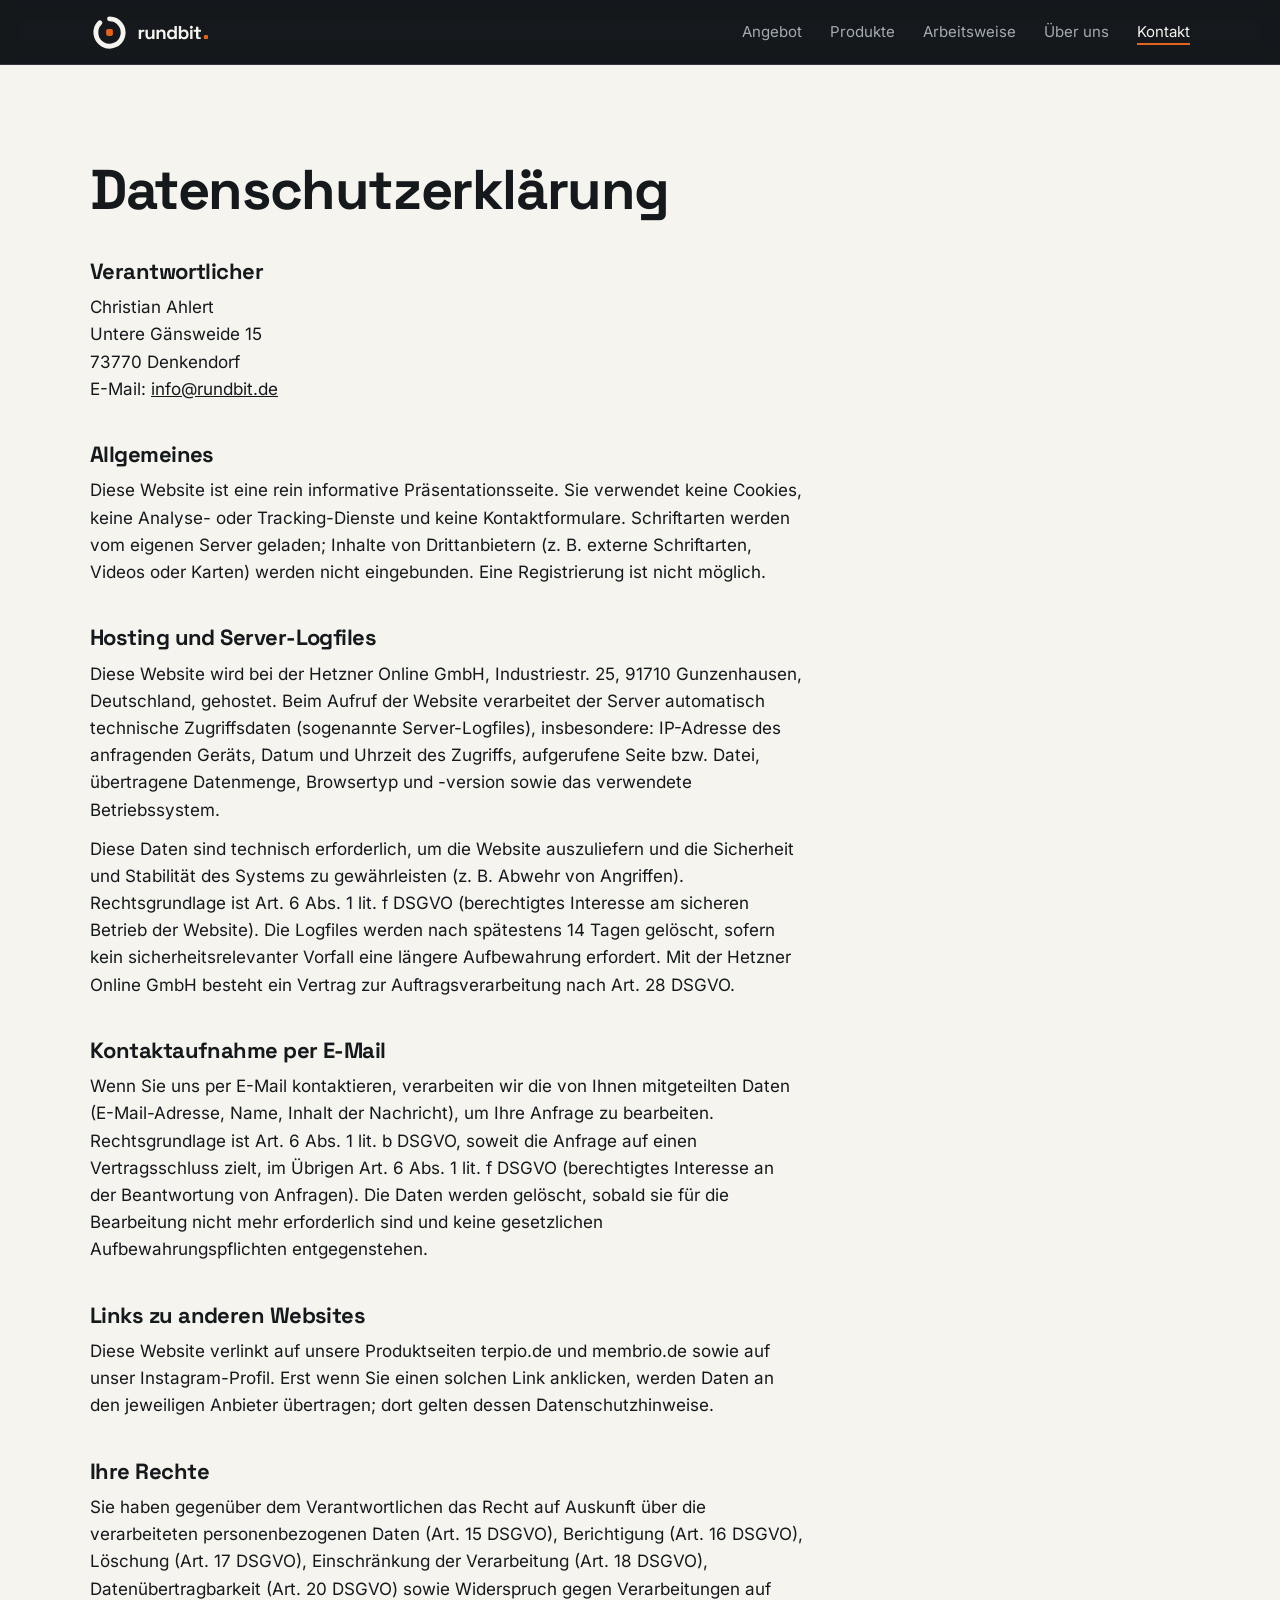
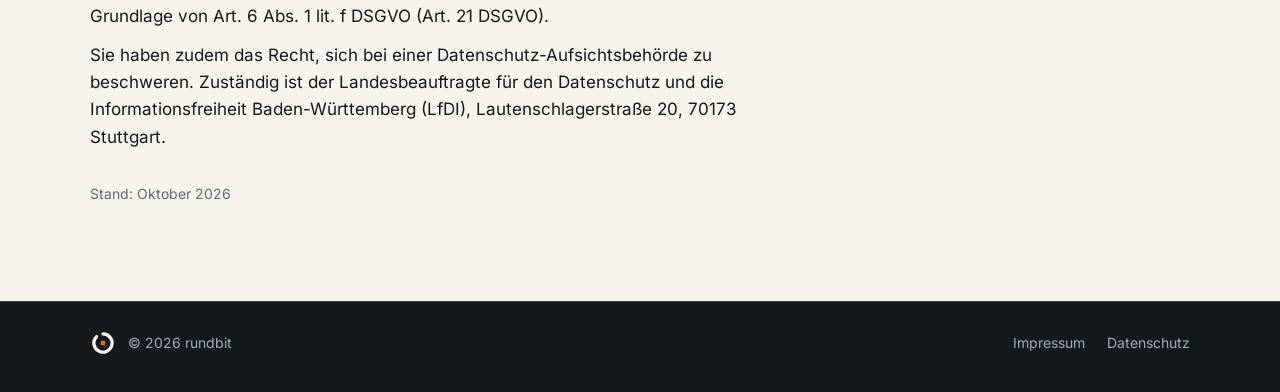
==== commit d3140448: "Marcos Design übernehmen, Inhalt auf Angebot ausrichten - Grundlage ist Marcos Entwurf (Ring mit Pro" ====
--- a/site/datenschutz.html
+++ b/site/datenschutz.html
@@ -1,77 +1,71 @@
-<!DOCTYPE html>
+<!doctype html>
 <html lang="de">
 <head>
 <meta charset="utf-8">
-<meta name="viewport" content="width=device-width, initial-scale=1">
-<title>Datenschutz — RundBit</title>
-<meta name="description" content="Datenschutzerklärung von RundBit.">
-<link rel="canonical" href="https://rundbit.de/datenschutz.html">
+<meta name="robots" content="noindex">
+<meta name="viewport" content="width=device-width, initial-scale=1, viewport-fit=cover">
+<title>Datenschutz – rundbit</title>
+<link rel="icon" href="favicon.ico" sizes="any">
+<link rel="icon" type="image/svg+xml" href="favicon.svg">
+<link rel="apple-touch-icon" href="apple-touch-icon.png">
 <meta name="theme-color" content="#15191C">
-<link rel="icon" href="favicon.svg" type="image/svg+xml">
-<link rel="icon" href="favicon-32.png" type="image/png" sizes="32x32">
-<link rel="apple-touch-icon" href="apple-touch-icon.png">
-<link rel="preload" href="fonts/space-grotesk-latin-wght-normal.woff2" as="font" type="font/woff2" crossorigin>
-<link rel="preload" href="fonts/inter-latin-wght-normal.woff2" as="font" type="font/woff2" crossorigin>
+<meta property="og:title" content="rundbit – Software und Automatisierung aus Baden-Württemberg">
+<meta property="og:description" content="Wir automatisieren wiederkehrende Abläufe und entwickeln eigene Software: TERPIO und Membrio. Betrieben auf Servern in Deutschland.">
+<meta property="og:url" content="https://rundbit.de/">
+<meta property="og:image" content="https://rundbit.de/logo/og.png">
 <link rel="stylesheet" href="style.css">
+<script>if(!(window.matchMedia&&matchMedia('(prefers-reduced-motion: reduce)').matches))document.documentElement.classList.add('js')</script>
 </head>
 <body>
-<a class="skip-link" href="#inhalt">Zum Inhalt springen</a>
-
-<header class="site-header" id="top">
-  <div class="wrap header-inner">
-    <a class="brand" href="index.html" aria-label="RundBit – zur Startseite">
-      <img src="img/rundbit-logo.svg" alt="RundBit" width="124" height="41">
-    </a>
-    <div class="header-actions">
-      <a class="btn btn-primary btn-sm" aria-label="Gespräch vereinbaren" href="mailto:info@rundbit.de?subject=Anfrage%20Erstgespr%C3%A4ch&amp;body=Hallo%2C%0D%0A%0D%0Awir%20interessieren%20uns%20f%C3%BCr%20ein%20Erstgespr%C3%A4ch.%0D%0A%0D%0AFirma%3A%0D%0AAnsprechpartner%3A%0D%0AWelcher%20Ablauf%20kostet%20Sie%20die%20meiste%20Zeit%3F%0D%0ATelefon%20(optional)%3A%0D%0A%0D%0AViele%20Gr%C3%BC%C3%9Fe"><span>Gespräch<span class="hide-xs"> vereinbaren</span></span></a>
-    </div>
+<header>
+  <div class="wrap bar">
+    <a class="brand" href="index.html" aria-label="rundbit, zur Startseite"><svg xmlns="http://www.w3.org/2000/svg" viewBox="0 0 363.1 120" aria-hidden="true" focusable="false">
+  
+  <path d="M60 18 A42 42 0 1 1 30.3 30.3" fill="none" stroke="#F5F4EF" stroke-width="15" stroke-linecap="round"/>
+  <rect x="49.5" y="49.5" width="21" height="21" rx="5.5" fill="#E2641E"/>
+  <g transform="translate(150.0,38.89) scale(0.05800)">
+    <path transform="translate(-70,714)" d="M70.0 0H196.0V-282C196.0 -352 242.0 -386 306.0 -386H368.0V-498H308.0C262.0 -498 226.0 -480 212.0 -440H194.0V-496H70.0Z M620.0 8C709.0 8 749.0 -31 765.0 -65H783.0V0H907.0V-496H781.0V-244C781.0 -152 736.0 -98 659.0 -98C591.0 -98 553.0 -135 553.0 -210V-496H427.0V-200C427.0 -77 504.0 8 620.0 8Z M1012.0 0H1138.0V-252C1138.0 -344 1183.0 -398 1260.0 -398C1328.0 -398 1366.0 -361 1366.0 -286V0H1492.0V-296C1492.0 -419 1415.0 -504 1299.0 -504C1210.0 -504 1170.0 -465 1154.0 -431H1136.0V-496H1012.0Z M1793.0 14C1883.0 14 1926.0 -22 1949.0 -60H1967.0V0H2091.0V-700H1965.0V-439H1947.0C1926.0 -474 1883.0 -510 1793.0 -510C1673.0 -510 1569.0 -418 1569.0 -256V-240C1569.0 -78 1674.0 14 1793.0 14ZM1831.0 -96C1754.0 -96 1695.0 -147 1695.0 -243V-253C1695.0 -349 1753.0 -400 1831.0 -400C1909.0 -400 1967.0 -349 1967.0 -253V-243C1967.0 -147 1908.0 -96 1831.0 -96Z M2494.0 14C2613.0 14 2718.0 -78 2718.0 -240V-256C2718.0 -418 2614.0 -510 2494.0 -510C2404.0 -510 2361.0 -474 2340.0 -439H2322.0V-700H2196.0V0H2320.0V-60H2338.0C2361.0 -22 2404.0 14 2494.0 14ZM2456.0 -96C2379.0 -96 2320.0 -147 2320.0 -243V-253C2320.0 -349 2378.0 -400 2456.0 -400C2534.0 -400 2592.0 -349 2592.0 -253V-243C2592.0 -147 2533.0 -96 2456.0 -96Z M2862.0 -554C2908.0 -554 2943.0 -586 2943.0 -634C2943.0 -682 2908.0 -714 2862.0 -714C2816.0 -714 2781.0 -682 2781.0 -634C2781.0 -586 2816.0 -554 2862.0 -554ZM2799.0 0H2925.0V-496H2799.0Z M3220.0 0H3360.0V-104H3264.0C3246.0 -104 3236.0 -114 3236.0 -134V-392H3372.0V-496H3236.0V-650H3110.0V-496H2986.0V-392H3110.0V-112C3110.0 -44 3154.0 0 3220.0 0Z" fill="#F5F4EF"/>
+    <rect x="3456.0" y="496.0" width="218" height="218" rx="62" fill="#E2641E"/>
+  </g>
+</svg>
+</a>
+    <nav aria-label="Hauptnavigation"><ul>
+      <li><a href="index.html#angebot">Angebot</a></li>
+      <li><a href="index.html#produkte">Produkte</a></li>
+      <li><a href="index.html#arbeitsweise">Arbeitsweise</a></li>
+      <li><a href="index.html#team">Über uns</a></li>
+      <li><a class="nav-cta" href="index.html#kontakt">Kontakt</a></li>
+    </ul></nav>
   </div>
 </header>
-
-<main id="inhalt" class="legal">
-  <div class="wrap legal-inner">
-    <p class="legal-back"><a href="index.html">← Zurück zur Startseite</a></p>
-    <h1 class="mark">Datenschutzerklärung</h1>
-    <h2>Verantwortlicher</h2>
-    <p>Christian Ahlert<br>Untere Gänsweide 15<br>73770 Denkendorf<br>E-Mail: <a href="mailto:info@rundbit.de">info@rundbit.de</a></p>
-
-    <h2>Allgemeines</h2>
-    <p>Diese Website ist eine rein informative Präsentationsseite. Sie verwendet keine Cookies, keine Analyse- oder Tracking-Dienste und keine Kontaktformulare. Schriftarten werden vom eigenen Server geladen; Inhalte von Drittanbietern (z. B. externe Schriftarten, Videos oder Karten) werden nicht eingebunden. Eine Registrierung ist nicht möglich.</p>
-
-    <h2>Hosting und Server-Logfiles</h2>
-    <p>Diese Website wird bei der Hetzner Online GmbH, Industriestr. 25, 91710 Gunzenhausen, Deutschland, gehostet. Beim Aufruf der Website verarbeitet der Server automatisch technische Zugriffsdaten (sogenannte Server-Logfiles), insbesondere: IP-Adresse des anfragenden Geräts, Datum und Uhrzeit des Zugriffs, aufgerufene Seite bzw. Datei, übertragene Datenmenge, Browsertyp und -version sowie das verwendete Betriebssystem.</p>
-    <p>Diese Daten sind technisch erforderlich, um die Website auszuliefern und die Sicherheit und Stabilität des Systems zu gewährleisten (z. B. Abwehr von Angriffen). Rechtsgrundlage ist Art. 6 Abs. 1 lit. f DSGVO (berechtigtes Interesse am sicheren Betrieb der Website). Die Logfiles werden nach spätestens 14 Tagen gelöscht, sofern kein sicherheitsrelevanter Vorfall eine längere Aufbewahrung erfordert. Mit der Hetzner Online GmbH besteht ein Vertrag zur Auftragsverarbeitung nach Art. 28 DSGVO.</p>
-
-    <h2>Kontaktaufnahme per E-Mail</h2>
-    <p>Wenn Sie uns per E-Mail kontaktieren, verarbeiten wir die von Ihnen mitgeteilten Daten (E-Mail-Adresse, Name, Inhalt der Nachricht), um Ihre Anfrage zu bearbeiten. Rechtsgrundlage ist Art. 6 Abs. 1 lit. b DSGVO, soweit die Anfrage auf einen Vertragsschluss zielt, im Übrigen Art. 6 Abs. 1 lit. f DSGVO (berechtigtes Interesse an der Beantwortung von Anfragen). Die Daten werden gelöscht, sobald sie für die Bearbeitung nicht mehr erforderlich sind und keine gesetzlichen Aufbewahrungspflichten entgegenstehen.</p>
-
-    <h2>Ihre Rechte</h2>
-    <p>Sie haben gegenüber dem Verantwortlichen das Recht auf Auskunft über die verarbeiteten personenbezogenen Daten (Art. 15 DSGVO), Berichtigung (Art. 16 DSGVO), Löschung (Art. 17 DSGVO), Einschränkung der Verarbeitung (Art. 18 DSGVO), Datenübertragbarkeit (Art. 20 DSGVO) sowie Widerspruch gegen Verarbeitungen auf Grundlage von Art. 6 Abs. 1 lit. f DSGVO (Art. 21 DSGVO).</p>
-    <p>Sie haben zudem das Recht, sich bei einer Datenschutz-Aufsichtsbehörde zu beschweren. Zuständig ist der Landesbeauftragte für den Datenschutz und die Informationsfreiheit Baden-Württemberg (LfDI), Lautenschlagerstraße 20, 70173 Stuttgart.</p>
-
-    <p class="legal-stand">Stand: Oktober 2026</p>
-  </div>
-</main>
-
-<footer class="site-footer">
-  <div class="wrap footer-inner">
-    <img src="img/rundbit-logo.svg" alt="RundBit" width="124" height="41" loading="lazy">
-    <p class="footer-copy">© 2026 RundBit, Christian Ahlert und Marco Klär</p>
-    <ul class="footer-links">
-      <li><a href="impressum.html">Impressum</a></li>
-      <li><a href="datenschutz.html">Datenschutz</a></li>
-      <li><a href="mailto:info@rundbit.de">info@rundbit.de</a></li>
-    </ul>
+<main class="light legal"><div class="wrap">
+<h1>Datenschutzerklärung</h1>
+<h2>Verantwortlicher</h2>
+<p>Christian Ahlert<br>Untere Gänsweide 15<br>73770 Denkendorf<br>E-Mail: <a href="mailto:info@rundbit.de">info@rundbit.de</a></p>
+<h2>Allgemeines</h2>
+<p>Diese Website ist eine rein informative Präsentationsseite. Sie verwendet keine Cookies, keine Analyse- oder Tracking-Dienste und keine Kontaktformulare. Schriftarten werden vom eigenen Server geladen; Inhalte von Drittanbietern (z. B. externe Schriftarten, Videos oder Karten) werden nicht eingebunden. Eine Registrierung ist nicht möglich.</p>
+<h2>Hosting und Server-Logfiles</h2>
+<p>Diese Website wird bei der Hetzner Online GmbH, Industriestr. 25, 91710 Gunzenhausen, Deutschland, gehostet. Beim Aufruf der Website verarbeitet der Server automatisch technische Zugriffsdaten (sogenannte Server-Logfiles), insbesondere: IP-Adresse des anfragenden Geräts, Datum und Uhrzeit des Zugriffs, aufgerufene Seite bzw. Datei, übertragene Datenmenge, Browsertyp und -version sowie das verwendete Betriebssystem.</p>
+<p>Diese Daten sind technisch erforderlich, um die Website auszuliefern und die Sicherheit und Stabilität des Systems zu gewährleisten (z. B. Abwehr von Angriffen). Rechtsgrundlage ist Art. 6 Abs. 1 lit. f DSGVO (berechtigtes Interesse am sicheren Betrieb der Website). Die Logfiles werden nach spätestens 14 Tagen gelöscht, sofern kein sicherheitsrelevanter Vorfall eine längere Aufbewahrung erfordert. Mit der Hetzner Online GmbH besteht ein Vertrag zur Auftragsverarbeitung nach Art. 28 DSGVO.</p>
+<h2>Kontaktaufnahme per E-Mail</h2>
+<p>Wenn Sie uns per E-Mail kontaktieren, verarbeiten wir die von Ihnen mitgeteilten Daten (E-Mail-Adresse, Name, Inhalt der Nachricht), um Ihre Anfrage zu bearbeiten. Rechtsgrundlage ist Art. 6 Abs. 1 lit. b DSGVO, soweit die Anfrage auf einen Vertragsschluss zielt, im Übrigen Art. 6 Abs. 1 lit. f DSGVO (berechtigtes Interesse an der Beantwortung von Anfragen). Die Daten werden gelöscht, sobald sie für die Bearbeitung nicht mehr erforderlich sind und keine gesetzlichen Aufbewahrungspflichten entgegenstehen.</p>
+<h2>Links zu anderen Websites</h2>
+<p>Diese Website verlinkt auf unsere Produktseiten terpio.de und membrio.de sowie auf unser Instagram-Profil. Erst wenn Sie einen solchen Link anklicken, werden Daten an den jeweiligen Anbieter übertragen; dort gelten dessen Datenschutzhinweise.</p>
+<h2>Ihre Rechte</h2>
+<p>Sie haben gegenüber dem Verantwortlichen das Recht auf Auskunft über die verarbeiteten personenbezogenen Daten (Art. 15 DSGVO), Berichtigung (Art. 16 DSGVO), Löschung (Art. 17 DSGVO), Einschränkung der Verarbeitung (Art. 18 DSGVO), Datenübertragbarkeit (Art. 20 DSGVO) sowie Widerspruch gegen Verarbeitungen auf Grundlage von Art. 6 Abs. 1 lit. f DSGVO (Art. 21 DSGVO).</p>
+<p>Sie haben zudem das Recht, sich bei einer Datenschutz-Aufsichtsbehörde zu beschweren. Zuständig ist der Landesbeauftragte für den Datenschutz und die Informationsfreiheit Baden-Württemberg (LfDI), Lautenschlagerstraße 20, 70173 Stuttgart.</p>
+<p class="soft" style="margin-top:32px;font-size:14px">Stand: Oktober 2026</p>
+</div></main>
+<footer>
+  <div class="wrap">
+    <span style="display:flex;align-items:center;gap:12px"><span class="mark-s"><svg xmlns="http://www.w3.org/2000/svg" viewBox="0 0 120 120" aria-hidden="true" focusable="false">
+  
+  <path d="M60 18 A42 42 0 1 1 30.3 30.3" fill="none" stroke="#F5F4EF" stroke-width="15.0" stroke-linecap="round"/>
+  <rect x="49.5" y="49.5" width="21" height="21" rx="5.5" fill="#E2641E"/>
+</svg>
+</span>© 2026 rundbit</span>
+    <ul><li><a href="impressum.html">Impressum</a></li><li><a href="datenschutz.html">Datenschutz</a></li></ul>
   </div>
 </footer>
-
-<script>
-(function () {
-  var header = document.querySelector('.site-header');
-  var onScroll = function () { header.classList.toggle('is-scrolled', window.scrollY > 4); };
-  window.addEventListener('scroll', onScroll, { passive: true });
-  onScroll();
-})();
-</script>
 </body>
 </html>
--- a/site/style.css
+++ b/site/style.css
@@ -1,674 +1,236 @@
-/* RundBit — style.css
-   Statisch, ohne Build-Schritt. Mobil zuerst.
-   Gestaltungsidee: Der offene Ring aus dem Logo ist das einzige laute Element.
-   Er zeigt Fortschritt — im Hero läuft ein Ablauf durch, bis der Ring geschlossen
-   ist und das Quadrat erscheint. Alles andere bleibt ruhig. */
-
-/* ---------- Schriften (selbst gehostet, SIL OFL) ---------- */
-@font-face {
-  font-family: "Space Grotesk";
-  src: url("fonts/space-grotesk-latin-wght-normal.woff2") format("woff2-variations"),
-       url("fonts/space-grotesk-latin-wght-normal.woff2") format("woff2");
-  font-weight: 300 700;
-  font-style: normal;
-  font-display: swap;
+/* ============================================================
+   rundbit.de – Stylesheet
+   Schriften selbst gehostet (SIL Open Font License, siehe fonts/)
+   ============================================================ */
+@font-face{font-family:"Space Grotesk";src:url("fonts/space-grotesk.woff2") format("woff2-variations");font-weight:300 700;font-style:normal;font-display:swap}
+@font-face{font-family:"Inter";src:url("fonts/inter.woff2") format("woff2-variations");font-weight:100 900;font-style:normal;font-display:swap}
+@font-face{font-family:"JetBrains Mono";src:url("fonts/jetbrains-mono.woff2") format("woff2-variations");font-weight:100 800;font-style:normal;font-display:swap}
+:root{
+  --ink:#15191C; --ink-2:#1E2428; --accent:#E2641E; --accent-hi:#F07A36; --paper:#F5F4EF;
+  --on-ink:#F5F4EF; --on-ink-soft:#A3ADB0; --on-ink-line:rgba(245,244,239,.14);
+  --light-bg:#F5F4EF; --light-text:#15191C; --light-soft:#5E6A6E; --light-line:#DAD8CF; --light-raise:#FFFFFF;
+  --head:"Space Grotesk",system-ui,-apple-system,"Segoe UI",sans-serif;
+  --sans:"Inter",system-ui,-apple-system,"Segoe UI",sans-serif;
+  --mono:"JetBrains Mono",ui-monospace,"SFMono-Regular",Consolas,monospace;
+  --wrap:1180px; --pad:clamp(20px,4vw,40px);
+  box-sizing:border-box;
+  padding-top:env(safe-area-inset-top,0px); padding-bottom:env(safe-area-inset-bottom,0px);
 }
-@font-face {
-  font-family: "Inter";
-  src: url("fonts/inter-latin-wght-normal.woff2") format("woff2-variations"),
-       url("fonts/inter-latin-wght-normal.woff2") format("woff2");
-  font-weight: 100 900;
-  font-style: normal;
-  font-display: swap;
+@media (prefers-color-scheme:dark){:root:not([data-theme="light"]){
+  --light-bg:#1C2226; --light-text:#F5F4EF; --light-soft:#A3ADB0; --light-line:rgba(245,244,239,.14); --light-raise:#242B30;}}
+:root[data-theme="dark"]{--light-bg:#1C2226; --light-text:#F5F4EF; --light-soft:#A3ADB0; --light-line:rgba(245,244,239,.14); --light-raise:#242B30;}
+*,*::before,*::after{box-sizing:inherit}
+html{scroll-behavior:smooth;scroll-padding-top:calc(env(safe-area-inset-top,0px) + 72px);background:var(--ink)}
+body{margin:0;font-family:var(--sans);font-size:17px;line-height:1.6;color:var(--on-ink);background:var(--ink);-webkit-font-smoothing:antialiased}
+h1,h2,h3,p,ul,dl,dd,figure{margin:0;padding:0} ul{list-style:none}
+img,svg{display:block;max-width:100%;height:auto}
+a{color:inherit}
+:focus-visible{outline:2px solid var(--accent);outline-offset:3px;border-radius:2px}
+.wrap{max-width:var(--wrap);margin:0 auto;padding:0 var(--pad)}
+.skip{position:absolute;left:-999px;top:8px;background:var(--accent);color:var(--ink);padding:8px 14px;z-index:50}
+.skip:focus{left:8px}
+
+/* Kopf */
+header{position:sticky;top:env(safe-area-inset-top,0px);z-index:20;background:rgba(21,25,28,.86);backdrop-filter:blur(10px);-webkit-backdrop-filter:blur(10px);border-bottom:1px solid var(--on-ink-line)}
+.bar{display:flex;align-items:center;justify-content:space-between;height:64px;gap:24px}
+.brand{display:block;width:118px}
+nav ul{display:flex;gap:28px;font-size:15px}
+nav a{text-decoration:none;color:var(--on-ink-soft)}
+nav a:hover{color:var(--on-ink)}
+.nav-cta{color:var(--on-ink)!important;border-bottom:2px solid var(--accent);padding-bottom:2px}
+@media (max-width:820px){nav li:not(:last-child){display:none}}
+
+/* Hero */
+.hero{position:relative;overflow:hidden;padding:clamp(48px,8vw,96px) 0 clamp(56px,8vw,104px)}
+.hero-grid{display:grid;grid-template-columns:minmax(0,1.05fr) minmax(0,1fr);align-items:center;gap:clamp(24px,4vw,64px)}
+.hero h1{font-family:var(--head);font-weight:700;font-size:clamp(46px,7.4vw,104px);line-height:.95;letter-spacing:-.035em}
+.hero .lead{margin-top:28px;max-width:30em;font-size:clamp(17px,1.6vw,20px);color:var(--on-ink-soft)}
+.hero .lead strong{color:var(--on-ink);font-weight:500}
+.actions{display:flex;flex-wrap:wrap;gap:14px;margin-top:36px}
+.btn{display:inline-block;font:500 16px/1 var(--sans);text-decoration:none;padding:15px 22px;border-radius:4px}
+.btn-solid{background:var(--accent);color:var(--ink)}
+.btn-solid:hover{background:var(--accent-hi)}
+.btn-line{border:1px solid var(--on-ink-line);color:var(--on-ink)}
+.btn-line:hover{border-color:var(--on-ink-soft)}
+.ring-wrap{position:relative;max-width:600px;margin-right:clamp(0px,4vw,60px);justify-self:end;width:100%}
+.ring text{font-family:var(--mono);font-size:18px;fill:#A3ADB0}
+.ring .tick{stroke:var(--on-ink-line);stroke-width:1}
+.ring .tick.major{stroke:rgba(245,244,239,.32)}
+.ring .orbit{fill:none;stroke:rgba(245,244,239,.22);stroke-width:1}
+.ring .arc{fill:none;stroke:var(--paper);stroke-width:58;stroke-linecap:round}
+.ring .node rect{fill:var(--paper);transition:fill .2s}
+.ring .node:hover rect,.ring .node:focus-visible rect{fill:var(--accent)}
+.ring .node:hover text,.ring .node:focus-visible text{fill:var(--on-ink)}
+.ring .node .name{font-family:var(--head);font-size:27px;font-weight:700;fill:var(--on-ink)}
+.ring .free rect{fill:none;stroke:rgba(245,244,239,.4);stroke-dasharray:3 3}
+.ring .node{outline:none}
+@media (max-width:860px){.hero-grid{grid-template-columns:1fr}.ring-wrap{justify-self:center;max-width:min(440px,70vw);margin:0 auto}}
+
+/* Einmaliger Startmoment */
+.js .ring .arc{stroke-dasharray:1;stroke-dashoffset:1;animation:draw 1.5s cubic-bezier(.6,.05,.25,1) .15s forwards}
+.js .ring .ticks,.js .ring .orbit,.js .ring .node{opacity:0;animation:fade .7s ease forwards}
+.js .ring .ticks{animation-delay:.9s}.js .ring .orbit{animation-delay:1.1s}
+.js .ring .n1{animation-delay:1.35s}.js .ring .n2{animation-delay:1.5s}.js .ring .n3{animation-delay:1.65s}
+.js .ring .core{transform-box:fill-box;transform-origin:center;transform:scale(0);animation:pop .5s cubic-bezier(.3,1.6,.5,1) 1.45s forwards}
+.ring{transition:transform .6s cubic-bezier(.2,.7,.2,1);will-change:transform}
+.ring .spin-slow{transform-box:view-box;transform-origin:300px 300px;animation:spin 240s linear infinite reverse}
+.ring .sweepwrap{opacity:0;animation:fade 1s ease 1.9s forwards}
+.ring .sweep{transform-box:view-box;transform-origin:300px 300px;animation:spin 9s linear infinite}
+.ring .pulse{transform-box:fill-box;transform-origin:center;animation:pulse 3.2s ease-in-out 2.2s infinite}
+.ring .node rect{transition:fill .2s,transform .25s;transform-box:fill-box;transform-origin:center}
+.ring .node:hover rect,.ring .node:focus-visible rect{transform:scale(1.35)}
+@keyframes spin{to{transform:rotate(360deg)}}
+@keyframes pulse{0%,100%{transform:scale(1)}50%{transform:scale(1.06)}}
+@keyframes draw{to{stroke-dashoffset:0}}@keyframes fade{to{opacity:1}}@keyframes pop{to{transform:scale(1)}}
+
+/* Das wandernde Bit */
+.rail{position:fixed;left:clamp(10px,1.6vw,22px);top:18vh;height:64vh;width:12px;z-index:15;pointer-events:none;opacity:0;transition:opacity .3s}
+.rail::before{content:"";position:absolute;left:5px;top:0;bottom:0;width:1px;background:currentColor;opacity:.25}
+.rail .mark{position:absolute;left:2px;width:7px;height:1px;background:currentColor;opacity:.45}
+.rail .bit{position:absolute;left:0;top:0;width:12px;height:12px;border-radius:3px;background:var(--accent);transform:translateY(calc(var(--p,0) * (64vh - 12px)))}
+@media (max-width:1100px){.rail{display:none}}
+
+/* Helle Abschnitte */
+.light{background:var(--light-bg);color:var(--light-text)}
+section{padding:clamp(72px,10vw,128px) 0}
+h2{font-family:var(--head);font-weight:700;font-size:clamp(34px,4.6vw,58px);line-height:1.02;letter-spacing:-.025em;max-width:16ch}
+.intro{margin-top:20px;max-width:36em;font-size:18px}
+.light .intro,.light .soft{color:var(--light-soft)}
+.dark .intro,.dark .soft{color:var(--on-ink-soft)}
+.status{font-family:var(--mono);font-size:14px;display:flex;align-items:center;gap:10px}
+.status .dot{width:9px;height:9px;border-radius:2px;background:var(--accent)}
+.status .dot.wip{background:transparent;border:1.5px solid var(--accent)}
+
+/* Produkte */
+.products{margin-top:clamp(48px,6vw,80px);display:grid;grid-template-columns:minmax(0,1.55fr) minmax(0,1fr);gap:clamp(28px,4vw,56px);align-items:start}
+.prod h3{font-family:var(--head);font-size:clamp(30px,3vw,40px);letter-spacing:-.02em;line-height:1;margin-top:18px}
+.prod p{margin-top:14px;max-width:34em}
+.prod .facts{margin-top:22px;border-top:1px solid var(--light-line)}
+.prod .facts li{padding:11px 0;border-bottom:1px solid var(--light-line);font-size:15.5px}
+.prod .go{display:inline-block;margin-top:26px;font-weight:500;text-decoration:none;border-bottom:2px solid var(--accent);padding-bottom:3px}
+.shot{margin-top:28px;background:var(--light-raise);border:1px solid var(--light-line);border-radius:8px;overflow:hidden;box-shadow:0 30px 60px -38px rgba(21,25,28,.55)}
+.shot .chrome{font-family:var(--mono);font-size:12px;color:var(--light-soft);padding:9px 14px;border-bottom:1px solid var(--light-line)}
+.membrio{padding-top:clamp(0px,9vw,120px)}
+.next{margin-top:56px;padding-top:22px;border-top:1px dashed var(--light-line);font-size:15.5px}
+@media (max-width:860px){.products{grid-template-columns:1fr}.membrio{padding-top:0}}
+
+/* Werkstatt */
+.dark{background:var(--ink-2);color:var(--on-ink)}
+.shop{margin-top:clamp(40px,5vw,64px);display:grid;grid-template-columns:minmax(0,1.3fr) minmax(0,1fr);gap:clamp(32px,5vw,72px)}
+.tool{border:1px solid var(--on-ink-line);border-radius:8px;padding:clamp(22px,3vw,34px);background:var(--ink)}
+.tool h3{font-family:var(--head);font-size:26px;letter-spacing:-.01em}
+.tool label{display:block;margin-top:22px;font-size:14.5px;color:var(--on-ink-soft)}
+.tool input{margin-top:8px;width:100%;font:500 clamp(16px,2vw,21px)/1.3 var(--mono);letter-spacing:.04em;color:var(--on-ink);background:transparent;border:0;border-bottom:2px solid var(--on-ink-line);padding:10px 0;border-radius:0}
+.tool input:focus{outline:none;border-bottom-color:var(--accent)}
+.result{margin-top:18px;min-height:52px;font-size:15.5px}
+.result .ok{color:#8FD3A8}.result .bad{color:#F2A07A}
+.tool .fine{margin-top:16px;font-size:13.5px;color:var(--on-ink-soft)}
+.queue h3{font-family:var(--head);font-size:20px}
+.queue li{display:grid;grid-template-columns:auto 1fr;gap:14px;padding:16px 0;border-bottom:1px solid var(--on-ink-line)}
+.queue li:first-of-type{border-top:1px solid var(--on-ink-line);margin-top:16px}
+.queue .status{font-size:12.5px;color:var(--on-ink-soft);padding-top:4px}
+.queue b{font-weight:500;display:block}
+.queue span.d{color:var(--on-ink-soft);font-size:15px}
+@media (max-width:860px){.shop{grid-template-columns:1fr}}
+
+/* Arbeitsweise */
+.sheet{margin-top:clamp(40px,5vw,64px);display:grid;grid-template-columns:minmax(0,1fr) minmax(0,1fr);column-gap:clamp(32px,5vw,72px)}
+.sheet div{display:grid;grid-template-columns:9.5em 1fr;gap:16px;padding:20px 0;border-top:1px solid var(--light-line)}
+.sheet dt{font-family:var(--head);font-weight:700;font-size:17px}
+.sheet dd{color:var(--light-soft)}
+@media (max-width:860px){.sheet{grid-template-columns:1fr}.sheet div{grid-template-columns:1fr;gap:4px}}
+
+/* Team */
+.h2-sm{font-size:clamp(26px,3vw,38px);max-width:none}
+.team{margin-top:clamp(40px,5vw,64px);display:grid;grid-template-columns:minmax(0,1.2fr) minmax(0,1fr);gap:clamp(32px,6vw,96px)}
+.person h3{font-family:var(--head);font-size:30px;letter-spacing:-.015em}
+.person .role{margin-top:4px;color:var(--on-ink-soft)}
+.person p{margin-top:16px;max-width:32em}
+.todo{display:inline;background:rgba(226,100,30,.18);padding:0 4px;border-radius:2px}
+@media (max-width:860px){.team{grid-template-columns:1fr}}
+
+/* Hintergrund-Ringe */
+main section{position:relative;overflow:hidden}
+main section > .wrap{position:relative;z-index:1}
+.bgring{position:absolute;width:clamp(520px,62vw,880px);height:auto;pointer-events:none;z-index:0}
+.bgring .bt line{stroke:currentColor;stroke-width:1.2}
+.bgring .bo{fill:none;stroke:currentColor;stroke-width:1.4}
+.bgring .ba{fill:none;stroke:currentColor;stroke-width:58;stroke-linecap:round;stroke-dasharray:1;stroke-dashoffset:var(--draw,0)}
+.bgring .bc{fill:currentColor}
+.bgring .bb{fill:var(--accent)}
+.bgring .bt{transform-box:view-box;transform-origin:300px 300px;transform:rotate(var(--rot,0deg))}
+.light .bgring{color:var(--light-text)}
+.dark .bgring{color:#F5F4EF}
+.light .bgring>:not(.bb){opacity:.06}
+.dark .bgring>:not(.bb){opacity:.055}
+.bgring .bb{opacity:.6}
+.pos-tr{right:-24%;top:-18%}
+.pos-bl{left:-22%;bottom:-30%}
+.pos-r{right:-30%;top:12%}
+.pos-tl{left:-26%;top:-40%}
+.pos-br{right:-18%;bottom:-55%}
+@media (max-width:860px){.bgring{width:130vw}.pos-tr,.pos-r,.pos-br{right:-70%}.pos-bl,.pos-tl{left:-70%}}
+
+/* Kontakt + Fuß */
+.contact{display:grid;grid-template-columns:minmax(0,1.3fr) minmax(0,1fr);gap:clamp(32px,5vw,72px);align-items:end}
+.contact address{font-style:normal;line-height:1.8}
+.contact a.mail{font-family:var(--head);font-weight:700;font-size:clamp(26px,3.4vw,42px);text-decoration:none;letter-spacing:-.02em;border-bottom:3px solid var(--accent)}
+@media (max-width:860px){.contact{grid-template-columns:1fr}}
+footer{border-top:1px solid var(--on-ink-line);padding:28px 0 36px;font-size:14px;color:var(--on-ink-soft)}
+footer .wrap{display:flex;flex-wrap:wrap;justify-content:space-between;gap:16px;align-items:center}
+footer a{text-decoration:none}footer a:hover{color:var(--on-ink)}
+footer ul{display:flex;gap:22px}
+.mark-s{width:26px}
+
+@media (prefers-reduced-motion:reduce){html{scroll-behavior:auto}*{animation:none!important;transition:none!important}}
+
+/* Rechtliche Seiten */
+.legal{padding:clamp(56px,8vw,96px) 0}
+.legal h1{font-family:var(--head);font-weight:700;font-size:clamp(36px,5vw,56px);letter-spacing:-.025em;line-height:1.05}
+.legal h2{font-size:22px;margin-top:40px;max-width:none}
+.legal p,.legal ul{margin-top:12px;max-width:42em}
+.legal ul{list-style:disc;padding-left:1.2em}
+.legal a{color:var(--light-text)}
+
+/* ---------- Angebot (ergänzt) ---------- */
+.offer{margin-top:clamp(40px,5vw,64px);display:grid;grid-template-columns:repeat(2,minmax(0,1fr));gap:clamp(20px,3vw,32px)}
+.pillar{border:1px solid var(--light-line);border-radius:8px;padding:clamp(24px,3vw,36px);background:var(--light-raise)}
+.pillar h3{font-family:var(--head);font-size:clamp(24px,2.4vw,30px);letter-spacing:-.015em;line-height:1.1;margin-top:16px}
+.pillar p:not(.status){margin-top:12px;color:var(--light-soft);max-width:30em}
+.pillar .go{display:inline-block;margin-top:22px;font-weight:500;text-decoration:none;border-bottom:2px solid var(--accent);padding-bottom:3px}
+.light .status{color:var(--light-soft)}
+.sub-h{font-family:var(--head);font-size:clamp(20px,2vw,24px);letter-spacing:-.01em;margin-top:clamp(56px,7vw,88px)}
+.compare{margin-top:20px;border-bottom:1px solid var(--light-line)}
+.crow{display:grid;grid-template-columns:minmax(0,.8fr) minmax(0,1fr) minmax(0,1fr);gap:clamp(16px,3vw,40px);padding:20px 0;border-top:1px solid var(--light-line)}
+.crow b{font-family:var(--head);font-weight:700;font-size:17px}
+.crow .before{color:var(--light-soft)}
+.crow .before::before,.crow .after::before{content:"";display:inline-block;width:9px;height:9px;border-radius:2px;margin-right:10px;vertical-align:.05em}
+.crow .before::before{border:1.5px solid var(--light-soft)}
+.crow .after::before{background:var(--accent)}
+.chead{font-family:var(--mono);font-size:13px;color:var(--light-soft);padding:12px 0}
+@media (max-width:860px){
+  .offer{grid-template-columns:1fr}
+  .crow{grid-template-columns:1fr;gap:8px}
+  .chead{display:none}
+  .crow .before,.crow .after{display:block;padding-left:19px;text-indent:-19px}
 }
 
-/* ---------- Designsystem ---------- */
-:root {
-  --paper:   #F5F4EF;   /* Markenfarbe Papier */
-  --paper-2: #EBE9E1;
-  --ink:     #15191C;   /* Markenfarbe Tinte */
-  --ink-2:   #2A3136;
-  --muted:   #565B5F;
-  --line:    #D8D5CB;
-  --accent:  #E2641E;   /* Markenfarbe Akzent — nie als Textfarbe */
-
-  --dark-card:  #1D2226;
-  --dark-line:  #343B40;
-  --dark-muted: #A8ADB0;
-
-  --font-display: "Space Grotesk", ui-sans-serif, system-ui, sans-serif;
-  --font-text: "Inter", ui-sans-serif, system-ui, -apple-system, "Segoe UI", sans-serif;
-
-  --wrap: 1120px;
-  --gutter: clamp(1rem, 4vw, 2rem);
-  --section-y: clamp(4.5rem, 3rem + 6vw, 8rem);
-  --radius: 14px;
-  --header-h: 72px;
-}
-
-/* ---------- Basis ---------- */
-*, *::before, *::after { box-sizing: border-box; }
-
-html {
-  -webkit-text-size-adjust: 100%;
-  text-size-adjust: 100%;
-  scroll-padding-top: calc(var(--header-h) + 8px);
-}
-@media (prefers-reduced-motion: no-preference) {
-  html { scroll-behavior: smooth; }
-}
-
-body {
-  margin: 0;
-  background: var(--paper);
-  color: var(--ink);
-  font-family: var(--font-text);
-  font-size: 1.0625rem;
-  line-height: 1.65;
-  font-feature-settings: "cv11", "ss01";
-  -webkit-font-smoothing: antialiased;
-  -moz-osx-font-smoothing: grayscale;
-  overflow-x: clip;
-}
-@media (min-width: 960px) {
-  body { font-size: 1.125rem; }
-}
-
-img, svg { display: block; max-width: 100%; }
-h1, h2, h3, p, ul, ol, figure { margin: 0; }
-p { text-wrap: pretty; }
-ul, ol { padding: 0; list-style: none; }
-
-a { color: inherit; text-decoration-thickness: 1px; text-underline-offset: .2em; }
-
-:focus-visible {
-  outline: 2px solid var(--accent);
-  outline-offset: 3px;
-  border-radius: 4px;
-}
-
-::selection { background: var(--ink); color: var(--paper); }
-
-.wrap {
-  width: 100%;
-  max-width: calc(var(--wrap) + 2 * var(--gutter));
-  margin-inline: auto;
-  padding-inline: var(--gutter);
-}
-
-.visually-hidden {
-  position: absolute !important;
-  width: 1px; height: 1px;
-  padding: 0; margin: -1px;
-  overflow: hidden;
-  clip: rect(0 0 0 0);
-  white-space: nowrap;
-  border: 0;
-}
-
-.skip-link {
-  position: absolute;
-  left: 1rem; top: -100px;
-  z-index: 100;
-  padding: .75rem 1rem;
-  background: var(--ink);
-  color: var(--paper);
-  font-family: var(--font-display);
-  font-weight: 600;
-  border-radius: 8px;
-  text-decoration: none;
-}
-.skip-link:focus { top: 1rem; }
-
-/* ---------- Typografie ---------- */
-h1, h2, h3 {
-  font-family: var(--font-display);
-  font-weight: 700;
-  color: inherit;
-  text-wrap: balance;
-}
-h1 {
-  font-size: clamp(2.5rem, 1.55rem + 4.1vw, 4rem);
-  line-height: 1.02;
-  letter-spacing: -0.035em;
-}
-h2 {
-  font-size: clamp(1.875rem, 1.45rem + 1.6vw, 2.75rem);
-  line-height: 1.1;
-  letter-spacing: -0.025em;
-}
-h3 {
-  font-size: 1.25rem;
-  line-height: 1.3;
-  letter-spacing: -0.01em;
-  font-weight: 600;
-}
-
-/* Markenzeichen: H1/H2 enden mit orangem, abgerundetem Quadrat statt Punkt */
-.mark::after {
-  content: "";
-  display: inline-block;
-  width: .16em;
-  height: .16em;
-  margin-left: .07em;
-  border-radius: .045em;
-  background: var(--accent);
-  vertical-align: baseline;
-}
-
-.lead {
-  font-size: 1.125rem;
-  line-height: 1.6;
-  color: var(--muted);
-  max-width: 38rem;
-}
-@media (min-width: 960px) {
-  .lead { font-size: 1.25rem; }
-}
-
-/* ---------- Buttons ---------- */
-.btn {
-  display: inline-flex;
-  align-items: center;
-  justify-content: center;
-  min-height: 48px;
-  padding: .75rem 1.375rem;
-  border: 2px solid var(--ink);
-  border-radius: 10px;
-  font-family: var(--font-display);
-  font-size: 1rem;
-  font-weight: 600;
-  line-height: 1.2;
-  letter-spacing: -0.005em;
-  text-decoration: none;
-  white-space: nowrap;
-  transition: background-color .15s ease, color .15s ease, border-color .15s ease;
-}
-.btn-primary { background: var(--ink); color: var(--paper); }
-.btn-primary:hover { background: var(--ink-2); border-color: var(--ink-2); }
-.btn-secondary { background: transparent; color: var(--ink); }
-.btn-secondary:hover { background: var(--ink); color: var(--paper); }
-.btn-sm { min-height: 42px; padding: .5rem .95rem; font-size: .9375rem; border-radius: 9px; }
-
-.btn-row { display: flex; flex-wrap: wrap; gap: .75rem; margin-top: 2rem; }
-
-/* ---------- Header ---------- */
-.site-header {
-  position: sticky;
-  top: 0;
-  z-index: 50;
-  background: var(--paper);
-  border-bottom: 1px solid transparent;
-  transition: border-color .2s ease;
-}
-.site-header.is-scrolled { border-bottom-color: var(--line); }
-
-.header-inner {
-  display: flex;
-  align-items: center;
-  justify-content: space-between;
-  min-height: var(--header-h);
-  gap: 1.25rem;
-}
-.brand { display: block; flex: none; padding-block: 15px; }
-.brand img { width: 124px; height: auto; }   /* Mindestbreite Quer-Logo 120 px */
-
-.nav-desktop { display: none; }
-.header-actions { display: flex; align-items: center; gap: .5rem; }
-
-.nav-mobile { position: static; }
-.nav-mobile summary {
-  list-style: none;
-  display: grid;
-  place-items: center;
-  width: 44px;
-  height: 44px;
-  border-radius: 9px;
-  cursor: pointer;
-  color: var(--ink);
-}
-.nav-mobile summary::-webkit-details-marker { display: none; }
-.nav-mobile summary:hover { background: var(--paper-2); }
-.nav-mobile .icon-close { display: none; }
-.nav-mobile[open] .icon-close { display: block; }
-.nav-mobile[open] .icon-menu { display: none; }
-.nav-mobile nav {
-  position: absolute;
-  left: 0; right: 0; top: 100%;
-  background: var(--paper);
-  border-top: 1px solid var(--line);
-  border-bottom: 1px solid var(--line);
-  padding: .5rem var(--gutter) 1rem;
-}
-.nav-mobile a {
-  display: block;
-  padding: .85rem 0;
-  font-family: var(--font-display);
-  font-size: 1.125rem;
-  font-weight: 600;
-  text-decoration: none;
-  border-bottom: 1px solid var(--line);
-}
-.nav-mobile li:last-child a { border-bottom: 0; }
-
-@media (max-width: 419px) {
-  .hide-xs { display: none; }
-}
-
-@media (min-width: 960px) {
-  .nav-mobile { display: none; }
-  .nav-desktop { display: block; margin-left: auto; }
-  .nav-desktop ul { display: flex; gap: .25rem; }
-  .nav-desktop a {
-    display: block;
-    padding: .5rem .8rem;
-    font-family: var(--font-display);
-    font-size: 1rem;
-    font-weight: 500;
-    text-decoration: none;
-    border-radius: 8px;
-  }
-  .nav-desktop a:hover { background: var(--paper-2); }
-  .header-actions { margin-left: .75rem; }
-}
-
-/* ---------- Abschnitte ---------- */
-.section { padding-block: var(--section-y); position: relative; }
-.section.alt { background: var(--paper-2); }
-.section.dark { background: var(--ink); color: var(--paper); }
-.section.dark .lead { color: var(--dark-muted); }
-
-.section-head { max-width: 46rem; margin-bottom: clamp(2.5rem, 2rem + 2vw, 3.5rem); }
-.section-head h2 + .lead { margin-top: 1.25rem; }
-
-/* ---------- Hero ---------- */
-.hero { padding-block: clamp(2.5rem, 1.5rem + 5vw, 6rem) clamp(4rem, 3rem + 5vw, 7rem); }
-
-/* Die Überschrift ist das Bild: groß, über die volle Breite */
-.hero-title {
-  font-size: clamp(2.75rem, 1.1rem + 6.2vw, 5.75rem);
-  line-height: .98;
-  letter-spacing: -0.045em;
-  max-width: 18ch;
-}
-
-.hero-grid {
-  display: grid;
-  gap: 3rem;
-  margin-top: clamp(2rem, 1.25rem + 2.5vw, 3.5rem);
-}
-.hero .lead { color: var(--ink); }
-.hero-note {
-  margin-top: 1.5rem;
-  font-size: .9375rem;
-  color: var(--muted);
-  max-width: 34rem;
-}
-
-@media (min-width: 960px) {
-  .hero-grid {
-    grid-template-columns: minmax(0, 1fr) minmax(0, 1fr);
-    gap: 4rem;
-    align-items: start;
-  }
-}
-
-/* Der Ablauf im Hero: Ring als Fortschritt */
-.run {
-  display: grid;
-  grid-template-columns: clamp(104px, 28vw, 224px) minmax(0, 1fr);
-  gap: clamp(1.25rem, .75rem + 2vw, 2.25rem);
-  align-items: start;
-}
-.run-ring svg { width: 100%; height: auto; overflow: visible; }
-.run-track, .run-arc {
-  fill: none;
-  stroke-width: 15;
-  stroke-linecap: round;
-}
-.run-track { stroke: var(--line); }
-.run-arc   { stroke: var(--ink); stroke-dasharray: 100 100; stroke-dashoffset: 0; }
-.run-square { fill: var(--accent); transform-origin: 60px 60px; }
-
-.run-title {
-  font-family: var(--font-display);
-  font-weight: 600;
-  font-size: 1.0625rem;
-  line-height: 1.35;
-  padding-bottom: .9rem;
-  margin-bottom: .9rem;
-  border-bottom: 1px solid var(--line);
-}
-.run-steps li {
-  position: relative;
-  padding-left: 1.6rem;
-  font-size: 1rem;
-  line-height: 1.45;
-}
-.run-steps li + li { margin-top: .7rem; }
-/* Marker: erledigt = Tinte, Freigabe = Akzent */
-.run-steps li::before {
-  content: "";
-  position: absolute;
-  left: 0;
-  top: .38em;
-  width: .7em;
-  height: .7em;
-  border-radius: .18em;
-  background: var(--ink);
-  border: 2px solid var(--ink);
-}
-.run-steps .run-final { font-weight: 600; }
-.run-steps .run-final::before { background: var(--accent); border-color: var(--accent); }
-
-.run-caption {
-  grid-column: 1 / -1;
-  font-size: .875rem;
-  color: var(--muted);
-  max-width: 34rem;
-}
-
-@media (min-width: 960px) {
-  .run { padding-top: .35rem; }
-}
-
-/* Einmalige Sequenz, sobald der Ablauf sichtbar wird: Schritt für Schritt schließt
-   sich der Ring, bei der Freigabe erscheint das Quadrat. Ohne JS oder mit
-   reduzierter Bewegung bleibt einfach der Endzustand stehen. */
-@media (prefers-reduced-motion: no-preference) {
-  .anim .run .run-arc { stroke-dashoffset: 100; }
-  .anim .run .run-square { transform: scale(0); }
-  .anim .run .run-steps li { opacity: .3; }
-  .anim .run .run-steps li::before { background: transparent; border-color: var(--line); }
-
-  .anim .run.is-playing .run-arc { animation: ring-close 3.8s ease-in-out .3s both; }
-  .anim .run.is-playing .run-square { animation: square-in .5s cubic-bezier(.2, .9, .3, 1.3) 4.1s both; }
-  .anim .run.is-playing .run-steps li { animation: step-in .35s ease calc(var(--i) * .95s) both; }
-  .anim .run.is-playing .run-steps li::before { animation: marker-on .3s ease calc(.3s + var(--i) * .95s) both; }
-  .anim .run.is-playing .run-steps .run-final::before { animation-name: marker-final; }
-}
-@keyframes ring-close {
-  0%, 12%  { stroke-dashoffset: 100; }
-  25%, 37% { stroke-dashoffset: 75; }
-  50%, 62% { stroke-dashoffset: 50; }
-  75%, 87% { stroke-dashoffset: 25; }
-  100%     { stroke-dashoffset: 0; }
-}
-@keyframes square-in {
-  from { transform: scale(0); }
-  to   { transform: scale(1); }
-}
-@keyframes step-in {
-  from { opacity: .3; }
-  to   { opacity: 1; }
-}
-@keyframes marker-on {
-  from { background: transparent; border-color: var(--line); }
-  to   { background: var(--ink); border-color: var(--ink); }
-}
-@keyframes marker-final {
-  from { background: transparent; border-color: var(--line); }
-  to   { background: var(--accent); border-color: var(--accent); }
-}
-
-/* ---------- Leistungen: Oft heute / Danach ---------- */
-.compare-legend {
-  display: flex;
-  gap: 1.5rem;
-  margin-bottom: 1rem;
-  font-family: var(--font-display);
-  font-size: .9375rem;
-  font-weight: 500;
-  color: var(--muted);
-}
-.lg { display: inline-flex; align-items: center; gap: .55rem; }
-
-/* hohles Quadrat = vorher, volles Akzent-Quadrat = danach */
-.lg::before,
-.before::before,
-.after::before {
-  content: "";
-  flex: none;
-  width: .62em;
-  height: .62em;
-  border-radius: .15em;
-}
-.lg-before::before, .before::before { border: 2px solid var(--muted); }
-.lg-after::before,  .after::before  { background: var(--accent); }
-
-.compare { border-bottom: 1px solid var(--line); }
-.compare-row {
-  display: grid;
-  gap: .6rem;
-  padding-block: 1.6rem;
-  border-top: 1px solid var(--line);
-}
-.compare-row h3 { font-size: clamp(1.25rem, 1.1rem + .6vw, 1.5rem); margin-bottom: .2rem; }
-.before, .after {
-  display: grid;
-  grid-template-columns: .62em minmax(0, 1fr);
-  column-gap: .8rem;
-  align-items: baseline;
-}
-.before { color: var(--muted); }
-.after  { color: var(--ink); }
-
-@media (min-width: 860px) {
-  .compare-legend {
-    display: grid;
-    grid-template-columns: minmax(0, .9fr) minmax(0, 1fr) minmax(0, 1fr);
-    column-gap: 2.5rem;
-  }
-  .compare-legend .lg-before { grid-column: 2; }
-  .compare-legend .lg-after  { grid-column: 3; }
-  .compare-row {
-    grid-template-columns: minmax(0, .9fr) minmax(0, 1fr) minmax(0, 1fr);
-    column-gap: 2.5rem;
-    padding-block: 2rem;
-  }
-  .compare-row h3 { margin-bottom: 0; }
-  .before, .after { display: block; }
-  .before::before, .after::before { display: none; }
-}
-
-.note {
-  margin-top: clamp(2rem, 1.5rem + 2vw, 3rem);
-  font-family: var(--font-display);
-  font-size: clamp(1.125rem, 1rem + .5vw, 1.375rem);
-  font-weight: 500;
-  line-height: 1.45;
-  max-width: 36rem;
-}
-
-/* ---------- Vorgehen: der Ring schließt sich ---------- */
-.steps { display: grid; gap: 2.5rem; }
-.step-ring { width: 64px; height: 64px; margin-bottom: 1.25rem; overflow: visible; }
-.sr-track, .sr-arc { fill: none; stroke-width: 15; stroke-linecap: round; }
-.sr-track { stroke: var(--line); }
-.sr-arc { stroke: var(--ink); }
-.sr-square { fill: var(--accent); }
-.step h3 { margin-bottom: .45rem; }
-.step p { color: var(--muted); max-width: 32rem; }
-
-@media (min-width: 900px) {
-  .steps { grid-template-columns: repeat(3, minmax(0, 1fr)); gap: 3rem; }
-  .step-ring { width: 72px; height: 72px; }
-}
-
-/* ---------- Projekte (dunkel) ---------- */
-.project {
-  background: var(--dark-card);
-  border: 1px solid var(--dark-line);
-  border-radius: calc(var(--radius) + 4px);
-  padding: clamp(1.75rem, 1rem + 3.5vw, 3.75rem);
-}
-.project-body { max-width: 40rem; }
-.project-title {
-  font-size: clamp(2rem, 1.5rem + 2vw, 3rem);
-  font-weight: 700;
-  letter-spacing: .04em;
-  line-height: 1;
-}
-.project-sub {
-  margin-top: .85rem;
-  font-family: var(--font-display);
-  font-size: 1.1875rem;
-  font-weight: 500;
-  line-height: 1.4;
-  color: var(--paper);
-}
-.project-text { margin-top: 1.1rem; color: var(--dark-muted); }
-.facts {
-  margin-top: 2rem;
-  padding-top: 1.5rem;
-  border-top: 1px solid var(--dark-line);
-  display: flex;
-  flex-wrap: wrap;
-  gap: .6rem 1.75rem;
-  font-family: var(--font-display);
-  font-weight: 500;
-}
-.facts li { display: flex; align-items: center; gap: .55rem; }
-.facts li::before {
-  content: "";
-  width: .45em;
-  height: .45em;
-  border-radius: .1em;
-  background: var(--accent);
-  flex: none;
-}
-@media (min-width: 900px) {
-  .project-body {
-    max-width: none;
-    display: grid;
-    grid-template-columns: minmax(0, 1.65fr) minmax(0, 1fr);
-    column-gap: clamp(2.5rem, 1rem + 4vw, 5rem);
-  }
-  .project-body > :not(.facts) { grid-column: 1; }
-  .facts {
-    grid-column: 2;
-    grid-row: 1 / span 3;
-    align-self: center;
-    flex-direction: column;
-    gap: 1.1rem;
-    margin-top: 0;
-    padding: .5rem 0 .5rem clamp(1.75rem, 1rem + 2vw, 2.5rem);
-    border-top: 0;
-    border-left: 1px solid var(--dark-line);
-    font-size: 1.1875rem;
-  }
-}
-.more { margin-top: 1.5rem; font-size: .9375rem; color: var(--dark-muted); }
-
-/* ---------- Über uns ---------- */
-.about-text { max-width: 40rem; }
-.about-text p + p { margin-top: 1.1rem; }
-.about-text p:first-child { font-size: 1.1875rem; line-height: 1.6; }
-@media (min-width: 960px) {
-  .about {
-    display: grid;
-    grid-template-columns: minmax(0, 5fr) minmax(0, 6fr);
-    gap: 4rem;
-    align-items: start;
-  }
-  .about .section-head { margin-bottom: 0; }
-  .about-text p:first-child { font-size: 1.3125rem; }
-}
-
-/* ---------- FAQ ---------- */
-.faq { max-width: 50rem; border-top: 1px solid var(--line); }
-.faq details { border-bottom: 1px solid var(--line); }
-.faq summary {
-  list-style: none;
-  cursor: pointer;
-  display: flex;
-  align-items: center;
-  justify-content: space-between;
-  gap: 1rem;
-  padding: 1.25rem 0;
-  font-family: var(--font-display);
-  font-size: 1.1875rem;
-  font-weight: 600;
-  line-height: 1.35;
-}
-.faq summary::-webkit-details-marker { display: none; }
-.faq summary::after {
-  content: "";
-  flex: none;
-  width: 14px;
-  height: 14px;
-  background:
-    linear-gradient(var(--ink), var(--ink)) center / 14px 2px no-repeat,
-    linear-gradient(var(--ink), var(--ink)) center / 2px 14px no-repeat;
-}
-.faq details[open] summary::after {
-  background: linear-gradient(var(--ink), var(--ink)) center / 14px 2px no-repeat;
-}
-.faq summary:hover { text-decoration: underline; text-decoration-thickness: 1px; text-underline-offset: .2em; }
-.faq details p { padding: 0 2.5rem 1.5rem 0; color: var(--muted); max-width: 42rem; }
-@media (min-width: 960px) {
-  .faq-wrap {
-    display: grid;
-    grid-template-columns: minmax(0, 5fr) minmax(0, 6fr);
-    gap: 4rem;
-    align-items: start;
-  }
-  .faq-wrap .section-head { margin-bottom: 0; }
-}
-
-/* ---------- Kontakt: die Adresse ist der Blickfang ---------- */
-.contact h2 { max-width: 20ch; }
-.contact .lead { margin-top: 1.25rem; }
-.contact-mail {
-  display: inline-block;
-  margin-top: clamp(2rem, 1.5rem + 2vw, 3rem);
-  font-family: var(--font-display);
-  font-size: clamp(2.25rem, 1rem + 6vw, 5.5rem);
-  font-weight: 600;
-  line-height: 1.05;
-  letter-spacing: -0.035em;
-  color: var(--paper);
-  text-decoration: underline;
-  text-decoration-thickness: .06em;
-  text-underline-offset: .14em;
-  text-decoration-color: var(--dark-line);
-  transition: text-decoration-color .2s ease;
-  overflow-wrap: anywhere;
-}
-.contact-mail:hover { text-decoration-color: var(--accent); }
-
-/* ---------- Footer ---------- */
-.site-footer { padding-block: 2.5rem 3rem; }
-.footer-inner {
-  display: grid;
-  gap: 1.5rem;
-  font-size: .9375rem;
-  color: var(--muted);
-}
-.footer-inner img { width: 124px; height: auto; }
-.footer-links { display: flex; flex-wrap: wrap; gap: .5rem 1.5rem; }
-.footer-links a { color: var(--ink); text-decoration: none; }
-.footer-links a:hover { text-decoration: underline; }
-@media (min-width: 900px) {
-  .footer-inner {
-    grid-template-columns: auto 1fr auto;
-    align-items: center;
-    gap: 2.5rem;
-  }
-}
-
-/* ---------- Rechtliche Seiten ---------- */
-.legal { padding-block: clamp(2.5rem, 1.5rem + 4vw, 5rem) clamp(4rem, 3rem + 4vw, 6.5rem); }
-.legal-inner > * { max-width: 45rem; }
-.legal-back { margin-bottom: 1.5rem; font-family: var(--font-display); font-weight: 500; font-size: .9375rem; }
-.legal-back a { text-decoration: none; color: var(--muted); }
-.legal-back a:hover { color: var(--ink); text-decoration: underline; }
-.legal h1 { font-size: clamp(1.875rem, 1.3rem + 2.6vw, 3.25rem); hyphens: auto; margin-bottom: clamp(2rem, 1.5rem + 2vw, 3rem); }
-.legal h2 {
-  font-size: 1.25rem;
-  letter-spacing: -0.01em;
-  margin-top: 2.25rem;
-  margin-bottom: .6rem;
-}
-.legal p + p { margin-top: .9rem; }
-.legal-stand { margin-top: 2.5rem !important; font-size: .875rem; color: var(--muted); }
+/* ---------- Produkte auf dunklem Grund (ergänzt) ---------- */
+.dark .prod .facts,.dark .prod .facts li{border-color:var(--on-ink-line)}
+.dark .prod p{color:var(--on-ink-soft)}
+.dark .prod .status{color:var(--on-ink-soft)}
+.dark .next{border-top-color:var(--on-ink-line)}
+.dark .next a{color:var(--on-ink)}
+.dark .shot{border-color:var(--on-ink-line);box-shadow:0 30px 60px -38px rgba(0,0,0,.8)}
+
+/* ---------- Arbeitsweise: Schritte (ergänzt) ---------- */
+.steps{margin-top:clamp(40px,5vw,64px);display:grid;grid-template-columns:repeat(3,minmax(0,1fr));gap:clamp(24px,4vw,56px);list-style:none;padding:0}
+.steps li{border-top:2px solid var(--light-text);padding-top:18px}
+.steps .num{font-family:var(--mono);font-size:14px;color:var(--light-soft)}
+.steps h3{font-family:var(--head);font-size:22px;letter-spacing:-.01em;margin-top:10px}
+.steps p{margin-top:8px;color:var(--light-soft)}
+.sheet-intro{margin-top:clamp(56px,7vw,88px)}
+@media (max-width:860px){.steps{grid-template-columns:1fr}}
+.legal h1{font-size:clamp(30px,5vw,56px);hyphens:auto;overflow-wrap:break-word}
+/* längere Überschrift: etwas kleiner, damit Text und Buttons im ersten Bildschirm bleiben */
+.hero h1{font-size:clamp(42px,5.6vw,80px);line-height:.98}
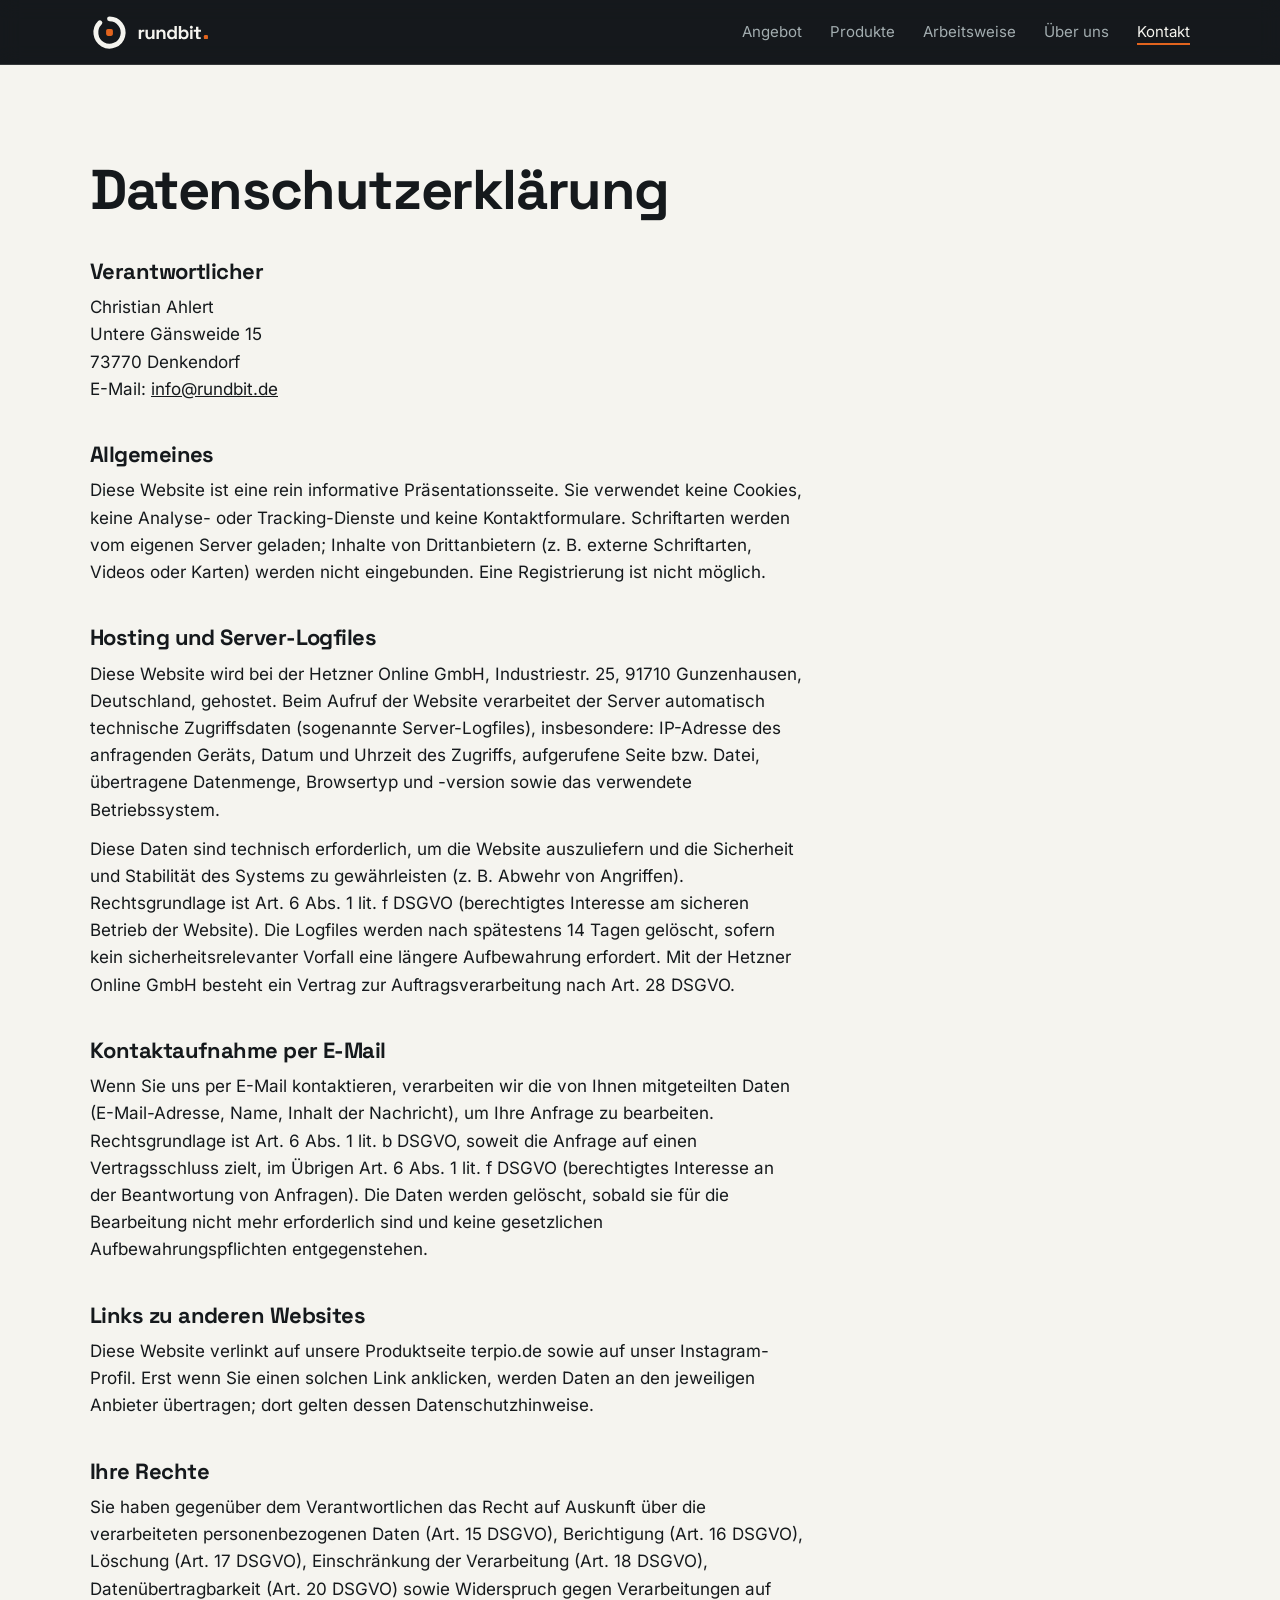
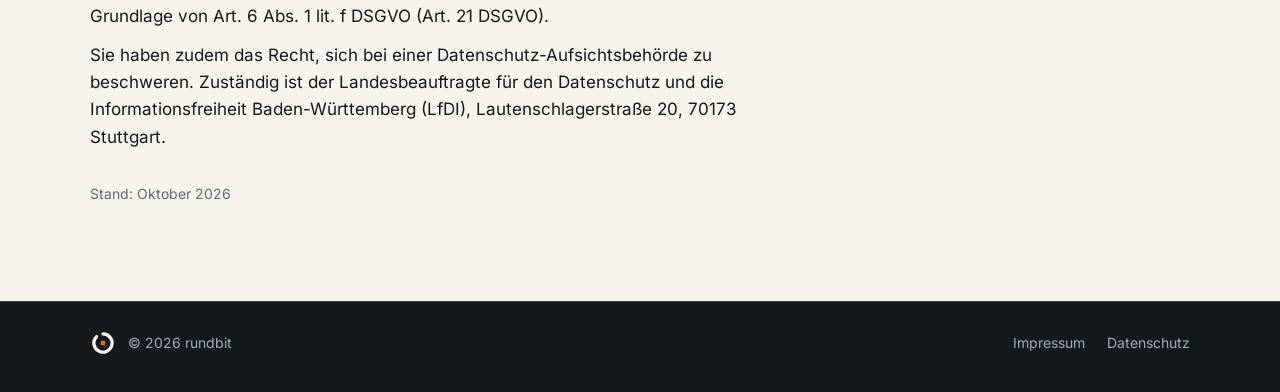
==== commit 5f262f59: "Membrio: Pilot-Anfrage per Mail, solange membrio.de nicht online ist Co-Authored-By: Claude Opus 5.5" ====
--- a/site/datenschutz.html
+++ b/site/datenschutz.html
@@ -50,7 +50,7 @@
 <h2>Kontaktaufnahme per E-Mail</h2>
 <p>Wenn Sie uns per E-Mail kontaktieren, verarbeiten wir die von Ihnen mitgeteilten Daten (E-Mail-Adresse, Name, Inhalt der Nachricht), um Ihre Anfrage zu bearbeiten. Rechtsgrundlage ist Art. 6 Abs. 1 lit. b DSGVO, soweit die Anfrage auf einen Vertragsschluss zielt, im Übrigen Art. 6 Abs. 1 lit. f DSGVO (berechtigtes Interesse an der Beantwortung von Anfragen). Die Daten werden gelöscht, sobald sie für die Bearbeitung nicht mehr erforderlich sind und keine gesetzlichen Aufbewahrungspflichten entgegenstehen.</p>
 <h2>Links zu anderen Websites</h2>
-<p>Diese Website verlinkt auf unsere Produktseiten terpio.de und membrio.de sowie auf unser Instagram-Profil. Erst wenn Sie einen solchen Link anklicken, werden Daten an den jeweiligen Anbieter übertragen; dort gelten dessen Datenschutzhinweise.</p>
+<p>Diese Website verlinkt auf unsere Produktseite terpio.de sowie auf unser Instagram-Profil. Erst wenn Sie einen solchen Link anklicken, werden Daten an den jeweiligen Anbieter übertragen; dort gelten dessen Datenschutzhinweise.</p>
 <h2>Ihre Rechte</h2>
 <p>Sie haben gegenüber dem Verantwortlichen das Recht auf Auskunft über die verarbeiteten personenbezogenen Daten (Art. 15 DSGVO), Berichtigung (Art. 16 DSGVO), Löschung (Art. 17 DSGVO), Einschränkung der Verarbeitung (Art. 18 DSGVO), Datenübertragbarkeit (Art. 20 DSGVO) sowie Widerspruch gegen Verarbeitungen auf Grundlage von Art. 6 Abs. 1 lit. f DSGVO (Art. 21 DSGVO).</p>
 <p>Sie haben zudem das Recht, sich bei einer Datenschutz-Aufsichtsbehörde zu beschweren. Zuständig ist der Landesbeauftragte für den Datenschutz und die Informationsfreiheit Baden-Württemberg (LfDI), Lautenschlagerstraße 20, 70173 Stuttgart.</p>
